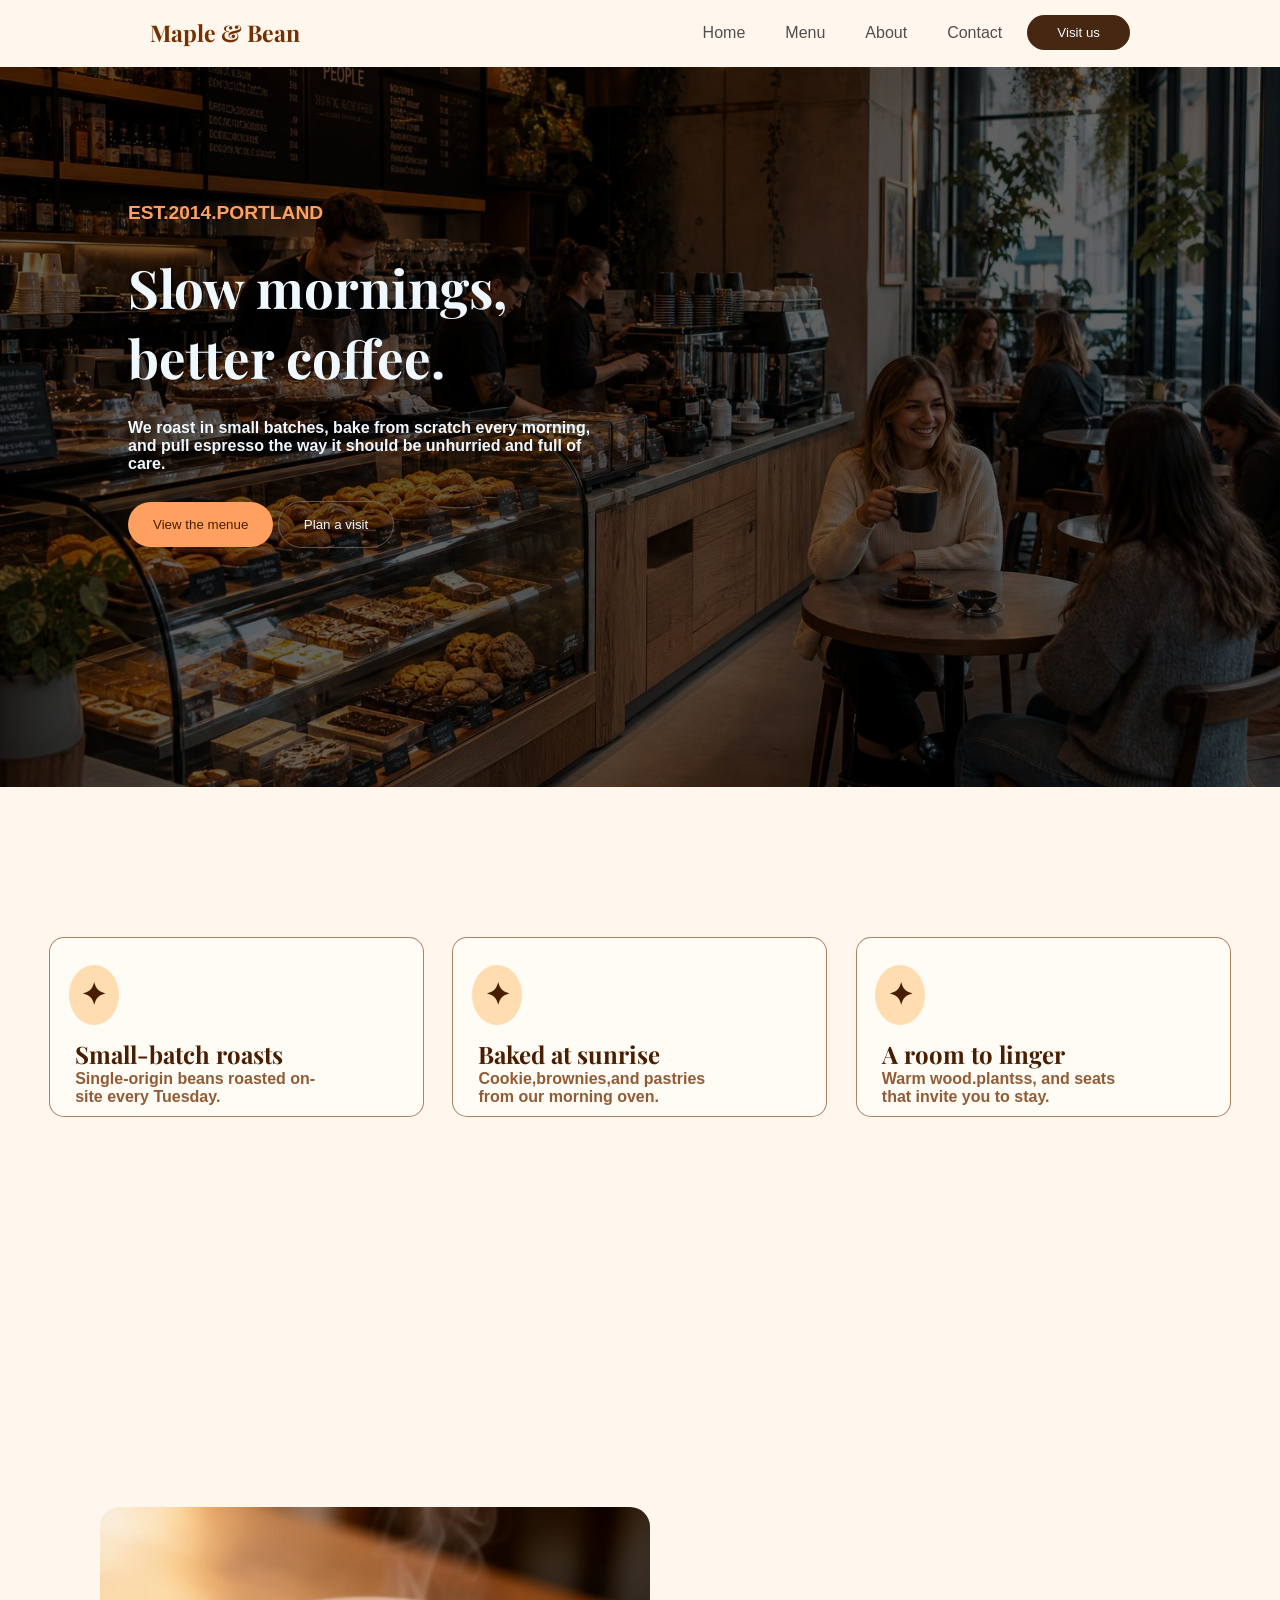
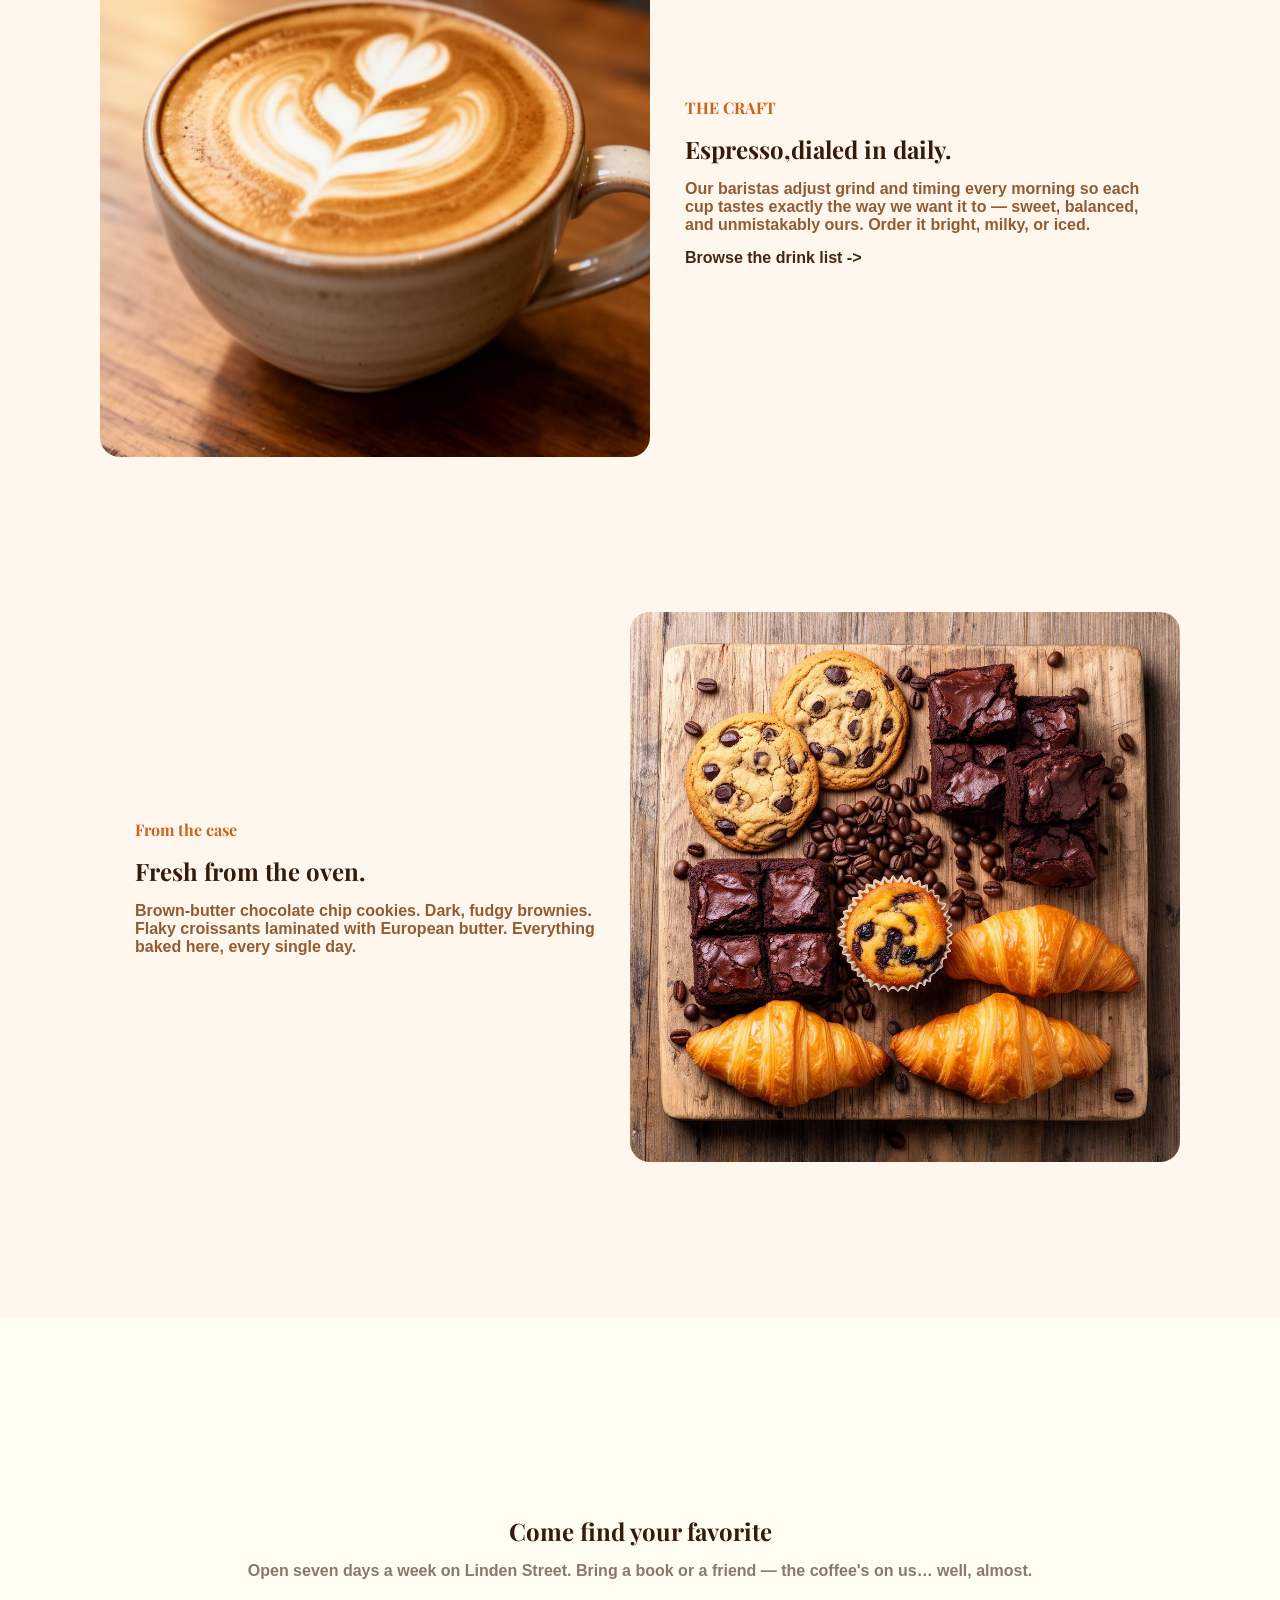
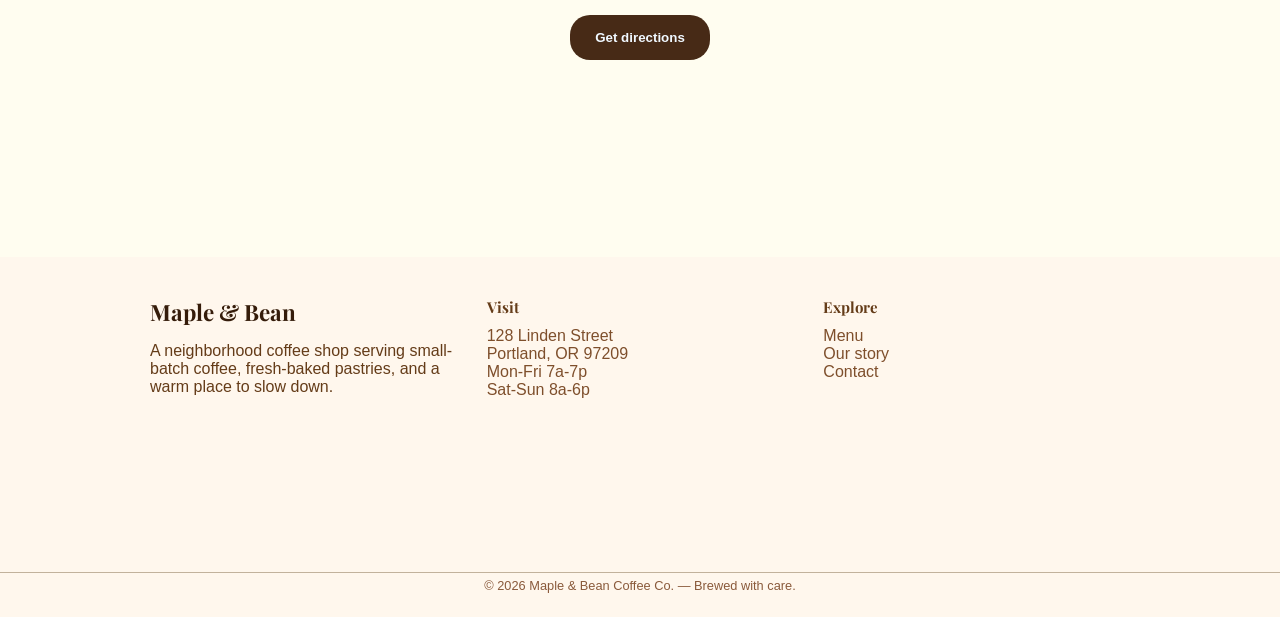
==== index.html @ e5e28980 "fix the style" ====
<!DOCTYPE html>
<html lang="en">

<head>
    <meta charset="UTF-8">
    <meta name="viewport" content="width=device-width, initial-scale=1.0">
    <link rel="stylesheet" href="style.css">
    <link href="https://fonts.googleapis.com/css2?family=Playfair+Display:wght@700&display=swap" rel="stylesheet">
    <title>Maple Cafe</title>
</head>

<body>

    <nav class="navbar">
        <div class="logo">Maple & Bean</div>
        <div class="nav-content">
            <ul class="nav-links">
                <li><a href="#">Home</a></li>
                <li><a href="#">Menu</a></li>
                <li><a href="#">About</a></li>
                <li><a href="#">Contact</a></li>
            </ul>
            <button class="visit-btn">Visit us</button>
        </div>
        <div class="hamburger">
            ☰
        </div>
    </nav>
    <main class="hero">
        <div class="hero-content">
            <span class="hero-subtitle">EST.2014.PORTLAND</span>
            <h1 class="hero-title">Slow mornings,<br>better coffee.</h1>
            <p class="hero-description">We roast in small batches, bake from scratch every morning, and pull espresso the way it should be unhurried and full of care.
            </p>
            <div class="hero-buttons">
                <button class="view-btn">View the menue</button>
                <button class="plan-btn">Plan a visit</button>
            </div>
        </div>
    </main>
    <section class="experience">
        <div class="cards-contanier">
            <div class="card">
                <div class="card-content">
                    <h2>Small-batch roasts</h2>
                    <span>Single-origin beans roasted on-site every Tuesday.</span>
                </div>
            </div>

            <div class="card">
                <div class="card-content">
                    <h2>Baked at sunrise</h2>
                    <span>Cookie,brownies,and pastries from our morning oven.</span>
                </div>
            </div>
            <div class="card">
                <div class="card-content">
                    <h2>A room to linger</h2>
                    <span>Warm wood.plantss, and seats that invite you to stay.</span>
                </div>
            </div>
        </div>
    </section>
    <section class="story-section">
        <div class="story-container">
            <img class="latte-img" width="650px" height="550px" src="latte.jpg" alt="latte-pic">
            <div class="story-content">
                <span class="story-label">THE CRAFT</span>
                <h1 class="story-title">Espresso,dialed in daily.</h1>
                <p class="story-description">Our baristas adjust grind and timing every morning so each cup tastes exactly the way we want it to — sweet, balanced, and unmistakably ours. Order it bright, milky, or iced.</p>
                <span class="story-link"><a href="#">Browse the drink list -></a></span>
            </div>
        </div>
    </section>
    <section class="story-section">
        <div class="story-container">
            <div class="story-content">

                <span class="story-label">From the case</span>
                <h1 class="story-title">Fresh from the oven.
                </h1>
                <p class="story-description">Brown-butter chocolate chip cookies. Dark, fudgy brownies. Flaky croissants laminated with European butter. Everything baked here, every single day.</p>
            </div>
            <img class="latte-img" width="650px" height="550px" src="pastries.jpg" alt="latte-pic">

        </div>
    </section>
    <section class="cta-section">
        <h1 class="cta-title">Come find your favorite</h1>
        <sapn class="cta-text">Open seven days a week on Linden Street. Bring a book or a friend — the coffee's on us… well, almost.</sapn>
        <button class="get-btn">Get directions</button>
    </section>
    <footer class="footer-section">
        <div class="footer-column">
            <span>Maple & Bean</span>
            <p>A neighborhood coffee shop serving small-batch coffee, fresh-baked pastries, and a warm place to slow down.</p>
        </div>
        <div class="footer-column">
            <h3>Visit</h3>
            <ul>
                <li>128 Linden Street</li>
                <li>Portland, OR 97209</li>
                <li>Mon-Fri 7a-7p</li>
                <li>Sat-Sun 8a-6p</li>
            </ul>
        </div>
        <div class="footer-column">
            <h3>Explore</h3>
            <ul>
                <li>Menu</li>
                <li>Our story</li>
                <li>Contact</li>
            </ul>
        </div>

    </footer>
    <section class="bottom-section">
        <p>© 2026 Maple & Bean Coffee Co. — Brewed with care.</p>
    </section>
    <script src="script.js"></script>
</body>

</html>
---- style.css ----
@import url('https://fonts.googleapis.com/css2?family=Cormorant+Garamond:wght@400;500;600;700&display=swap');
    @import url('https://fonts.googleapis.com/css2?family=Playfair+Display:ital,wght@0,400..900;1,400..900&display=swap');
    * {
        box-sizing: border-box;
        margin: 0;
        padding: 0;
        font-family: sans-serif;
    }
    
    body {
        overflow: scroll;
        background-color: rgb(255, 247, 237);
        font-family: "Cormorant Garamond";
        font-weight: 700;
    }
    
    .navbar {
        display: flex;
        justify-content: space-between;
        align-items: center;
        padding: 15px 150px;
        background-color: rgba(255, 247, 237, 0.938);
        position: fixed;
        top: 0;
        z-index: 10;
        width: 100%;
        font-weight: 100;
    }
    
    .nav-content {
        display: flex;
    }
    
    .nav-links {
        list-style: none;
        display: flex;
        align-items: center;
        gap: 2.5rem;
    }
    
    .nav-links a {
        text-decoration: none;
        color: rgba(52, 50, 49, 0.859);
    }
    
    .nav-links a:hover {
        cursor: pointer;
        color: rgb(70, 39, 17);
    }
    
    .visit-btn {
        border: none;
        background-color: rgb(70, 39, 17);
        color: aliceblue;
        padding: 10px 30px;
        margin-left: 25px;
        border-radius: 30px;
        transition: 0.3s;
    }
    
    .visit-btn:hover {
        opacity: 0.86;
        cursor: pointer;
    }
    
    .hamburger {
        display: none;
        font-weight: 1.8rem;
        cursor: pointer;
    }
    
    .logo {
        font-size: 23px;
        color: rgb(115, 48, 1);
        font-family: "Playfair Display", serif;
        font-optical-sizing: auto;
        font-weight: bold;
    }
    /*Her Section bombom*/
    
    .hero {
        position: relative;
        min-height: 80vh;
        background-image: url(coffee-shop-interior.jpg);
        background-repeat: no-repeat;
        background-position: center;
        background-size: cover;
        margin-top: 67px;
    }
    
    .hero-content {
        position: absolute;
        top: 15%;
        left: 10%;
        display: flex;
        flex-direction: column;
        justify-content: space-evenly;
        height: 400px;
        color: aliceblue;
    }
    
    .hero::before {
        content: "";
        position: absolute;
        background: black;
        inset: 0;
        opacity: 0.6;
    }
    
    .hero-subtitle {
        color: rgb(255, 160, 96);
        font-size: 1.2rem;
    }
    
    .hero-title {
        font-size: 3.3rem;
        font-family: "Playfair Display", serif;
        font-optical-sizing: auto;
    }
    
    .hero-description {
        display: inline;
        width: 470px;
    }
    
    .view-btn,
    .plan-btn {
        padding: 15px 25px;
        border-radius: 40px;
        border: none;
        cursor: pointer;
    }
    
    .view-btn {
        background-color: rgb(255, 160, 96);
        color: rgb(73, 30, 0);
    }
    
    .plan-btn {
        border: 1px solid rgba(128, 128, 128, 0.627);
        background-color: transparent;
        color: aliceblue;
    }
    
    .view-btn:hover,
    .plan-btn:hover {
        opacity: 0.85;
    }
    /*experience section lol*/
    
    .experience {
        height: 80vh;
        display: flex;
        flex-direction: column;
        padding: 150px 35px;
        background-color: rgb(255, 247, 237);
    }
    
    .cards-contanier {
        display: flex;
        justify-content: space-around;
    }
    
    .card {
        border: 1px solid rgba(115, 49, 1, 0.599);
        padding: 25px;
        position: relative;
        height: 180px;
        width: 375px;
        border-radius: 15px;
        padding-top: 100px;
        background-color: rgba(255, 255, 255, 0.458);
    }
    
    .card::after {
        content: "✦";
        position: absolute;
        display: flex;
        justify-content: center;
        align-items: center;
        font-size: 30px;
        color: rgb(73, 30, 0);
        width: 50px;
        height: 60px;
        background-color: rgb(255, 221, 176);
        top: 15%;
        left: 5%;
        right: 0;
        bottom: 0;
        border-radius: 50%;
    }
    
    .card-content {
        height: 100%;
        width: 80%;
    }
    
    .card-content h2 {
        color: rgb(73, 30, 0);
        font-family: "Playfair Display", serif;
        font-optical-sizing: auto;
    }
    
    .card span,
    .story-description {
        color: rgba(115, 49, 1, 0.788);
    }
    
    .story-section {
        padding: 0px 100px;
        margin-bottom: 155px;
    }
    
    .story-container {
        display: flex;
        flex-direction: row;
        align-items: center;
    }
    
    .story-content {
        display: flex;
        flex-direction: column;
        justify-content: center;
        gap: 15px;
        height: 400px;
        padding: 35px;
    }
    
    .latte-img {
        border-radius: 20px;
    }
    
    .story-label {
        color: rgb(200, 100, 29);
        font-family: "Playfair Display", serif;
        font-optical-sizing: auto;
    }
    
    .story-link a {
        display: inline-block;
        color: rgb(70, 39, 17);
        cursor: pointer;
        text-decoration: none;
        transition: transform 0.2s;
    }
    
    .story-title {
        color: rgb(53, 28, 10);
        font-family: "Playfair Display", serif;
        font-optical-sizing: auto;
    }
    
    .story-link a:hover {
        transform: translateY(-5px);
    }
    /*CTA-section*/
    
    .cta-section {
        height: 60vh;
        background-color: rgb(255, 253, 240);
        display: flex;
        flex-direction: column;
        justify-content: center;
        align-items: center;
        gap: 15px;
    }
    
    .cta-title {
        color: rgb(53, 28, 10);
        font-family: "Playfair Display", serif;
        font-optical-sizing: auto;
    }
    
    .cta-text {
        color: rgba(53, 28, 10, 0.585);
    }
    
    .get-btn {
        border: none;
        background-color: rgb(71, 42, 22);
        padding: 15px 25px;
        border-radius: 20px;
        color: aliceblue;
        margin-top: 20px;
        font-weight: bold;
    }
    /*footer-section*/
    
    .footer-section {
        height: 35vh;
        display: grid;
        grid-template-columns: repeat(3, 1fr);
        padding: 40px 150px;
        gap: 30px;
        font-weight: 100;
    }
    
    .footer-column h3 {
        font-size: 15px;
        font-family: "Playfair Display", serif;
        font-optical-sizing: auto;
    }
    
    .footer-column span {
        font-size: 1.4rem;
        color: rgb(53, 28, 10);
        font-family: "Playfair Display", serif;
        font-optical-sizing: auto;
        font-weight: bold;
    }
    
    .footer-column p,
    .footer-column h3 {
        color: rgba(83, 39, 0, 0.9);
    }
    
    .footer-column p {
        margin-top: 15px;
    }
    
    .footer-column h3 {
        margin-bottom: 10px;
    }
    
    .footer-column ul li {
        color: rgba(98, 41, 0, 0.821);
        list-style: none;
    }
    
    .bottom-section {
        color: rgba(99, 38, 0, 0.751);
        height: 5vh;
        border-top: 1px solid rgba(77, 44, 1, 0.341);
        font-weight: 100;
        text-align: center;
        padding: 5px;
        font-size: 0.8rem;
    }
    
    @media (max-width: 768px) {
        .navbar {
            padding: 15px 30px;
        }
        .nav-content {
            display: none;
            position: absolute;
            top: 100%;
            right: 0px;
            background-color: rgba(255, 251, 238, 0.668);
            padding: 20px;
        }
        .logo {
            font-size: 15px;
        }
        .hamburger {
            display: inline;
            color: rgb(115, 48, 1);
        }
        .visit-btn {
            margin: 15px 0 0;
        }
        .nav-content.active {
            display: flex;
            flex-direction: column;
            z-index: 1;
        }
        .nav-links {
            flex-direction: column;
            gap: 1rem;
        }
        .hamburger.active {
            display: none;
        }
        .hero-content,
        .hero-description {
            width: 300px;
        }
        .experience {
            padding: 50px 25px;
        }
        .cards-contanier {
            flex-direction: column;
            gap: 15px;
        }
        .card {
            padding: 25px;
            height: 100px;
            width: 300px;
            padding-top: 20px;
            padding-left: 80px;
        }
        .card-content {
            font-size: 0.7rem;
        }
        .card::after {
            font-size: 15px;
            color: rgb(73, 30, 0);
            width: 40px;
            height: 40px;
            background-color: rgb(255, 221, 176);
            top: 25%;
            left: 5%;
        }
        .story-section {
            padding: 0px 10px;
            margin-bottom: 20px;
        }
        .story-container {
            flex-direction: column;
        }
        .story-content {
            flex-direction: column;
            padding: 5px;
        }
        .latte-img {
            width: 350px;
            height: 300px;
        }
        .cta-text {
            text-align: center;
            color: rgba(53, 28, 10, 0.826);
            font-weight: 100;
            width: 350px;
        }
        .footer-section {
            grid-template-columns: 1fr;
            padding: 10px;
            gap: 10px;
            font-size: 0.8rem;
        }
        .bottom-section {
            height: 8vh;
            margin-top: 35px;
        }
    }
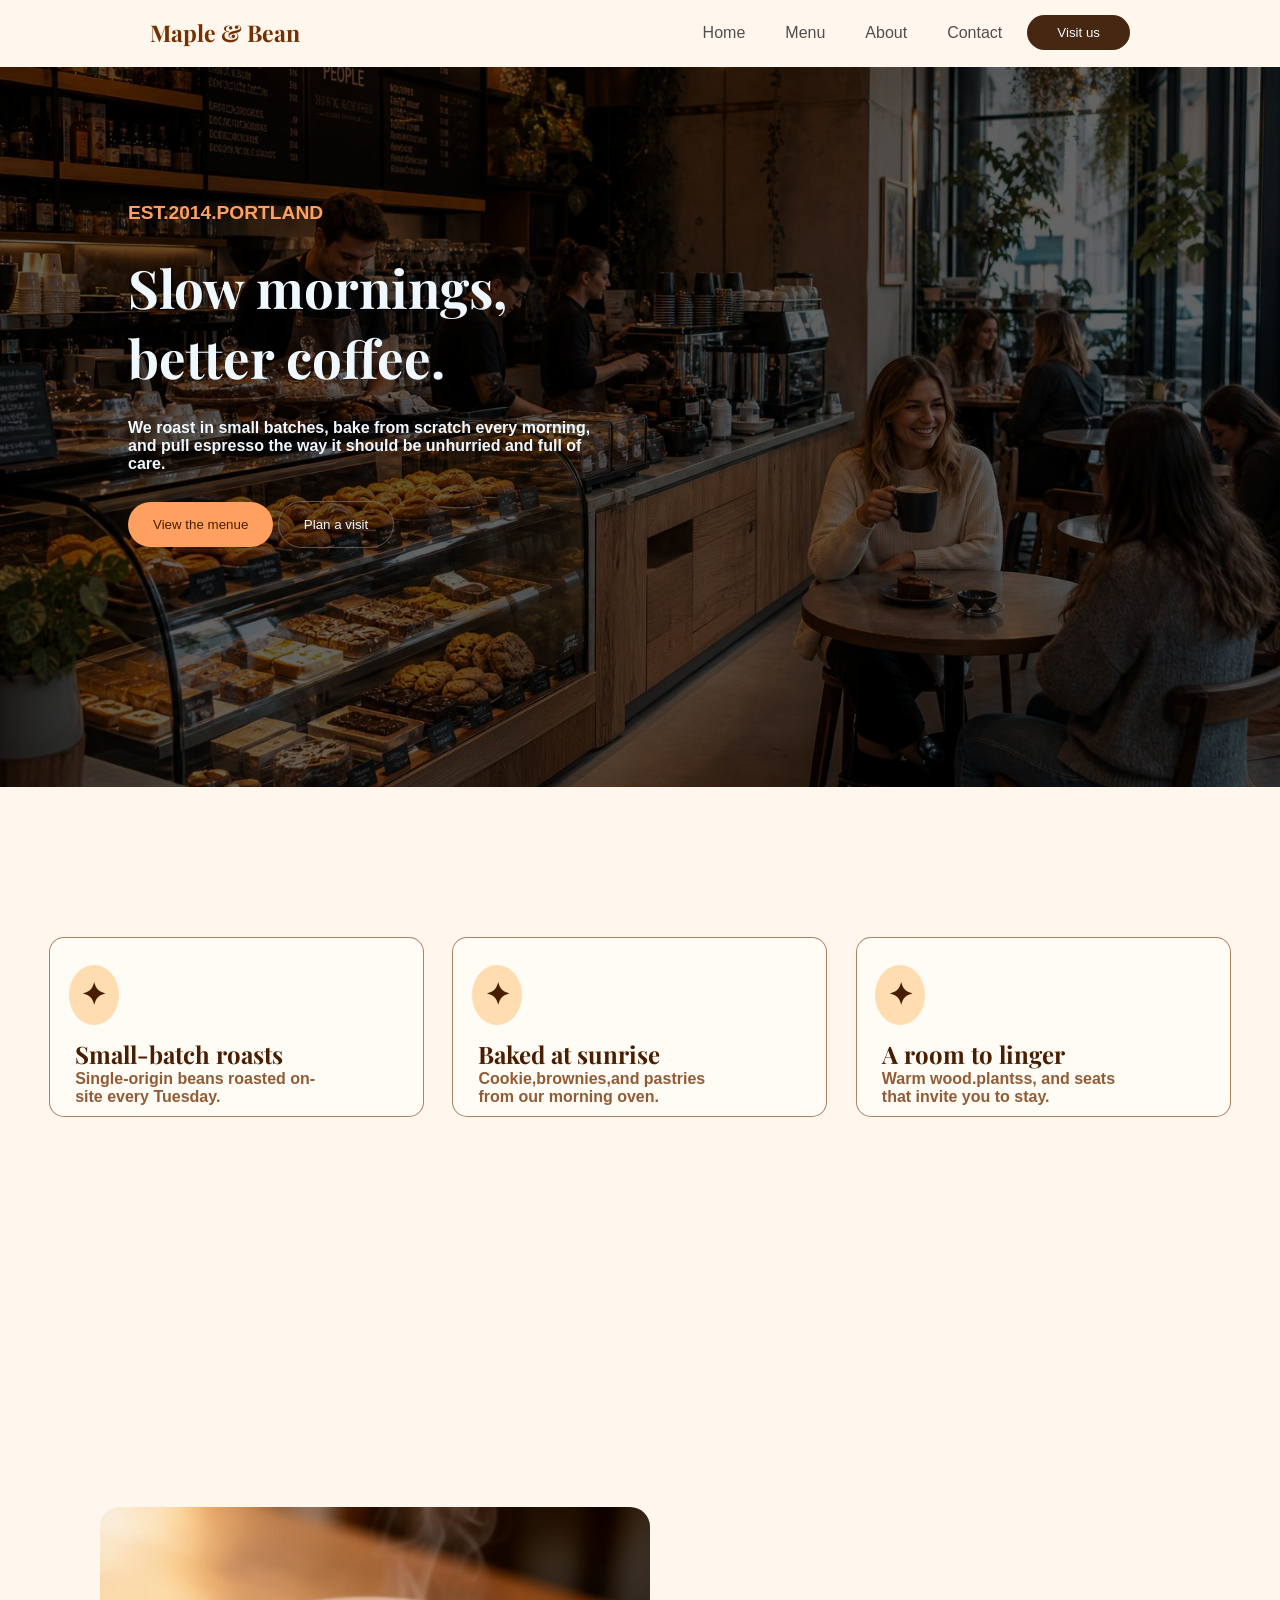
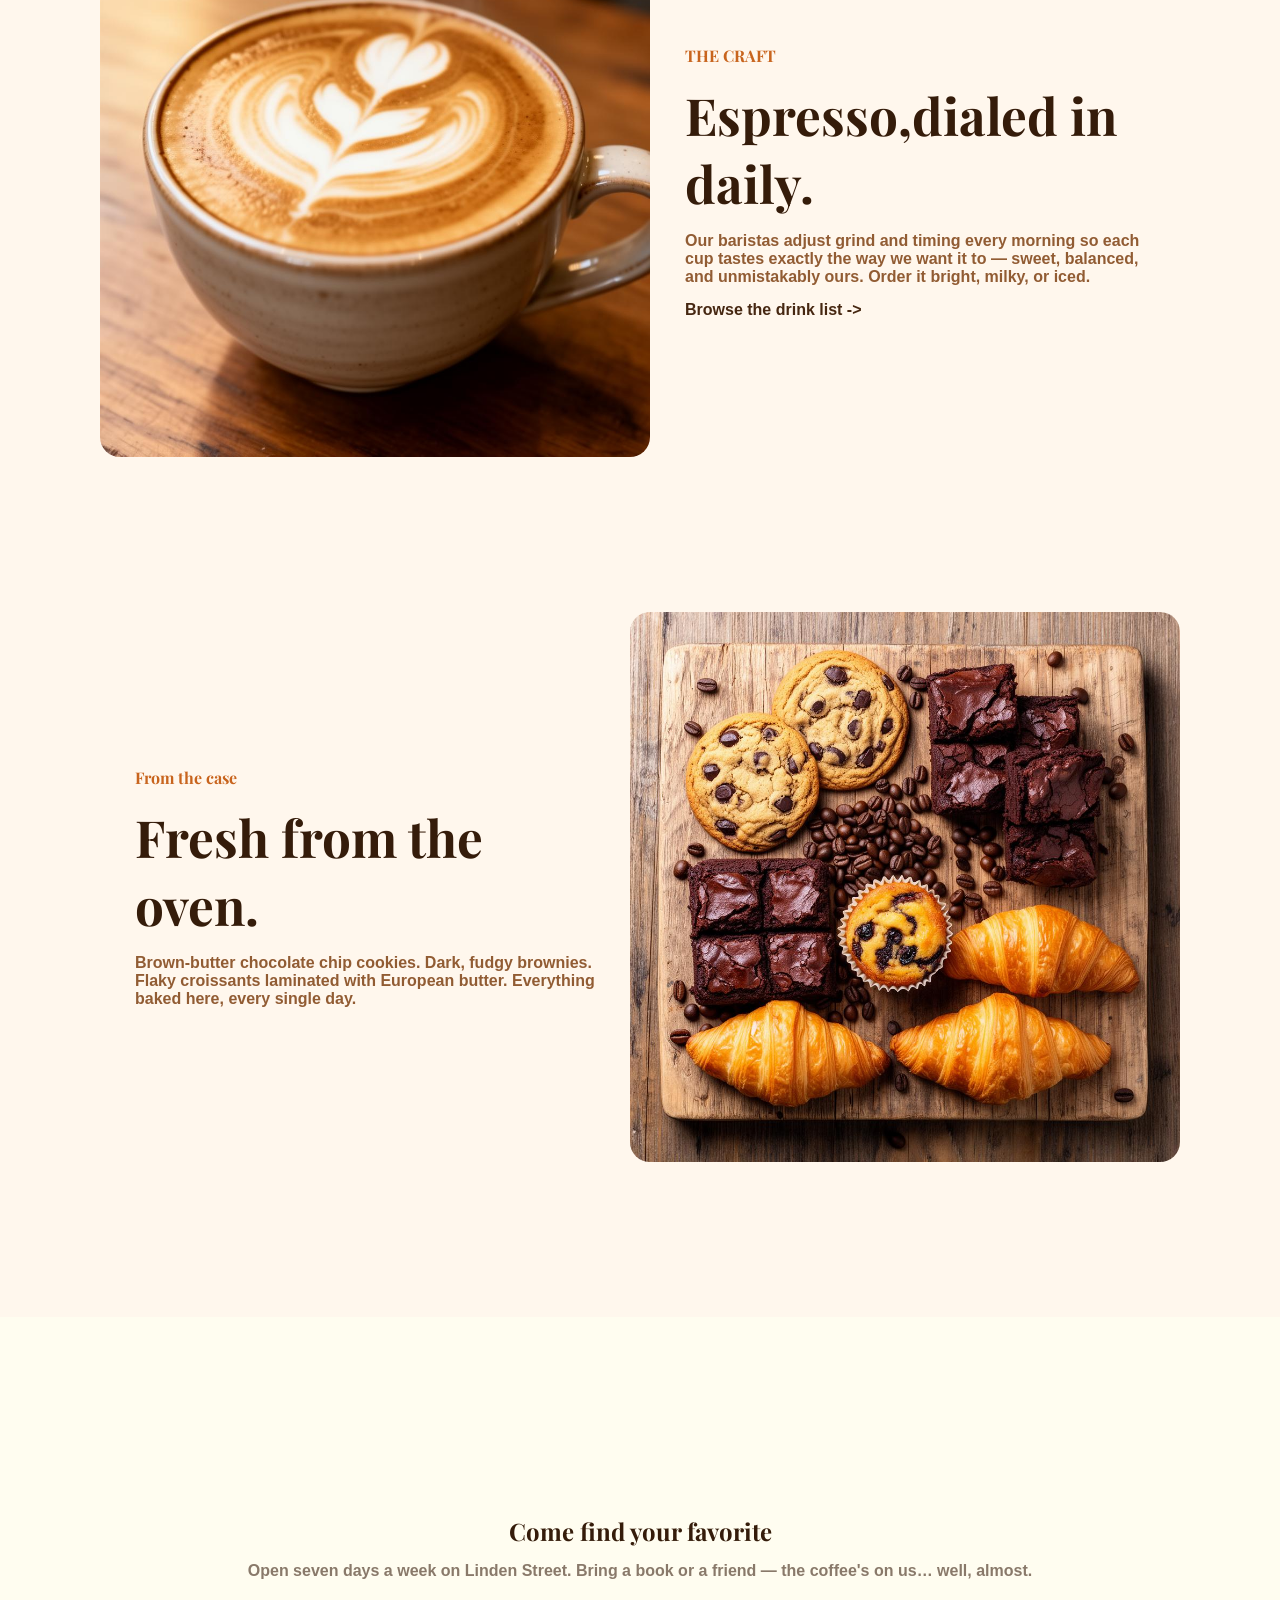
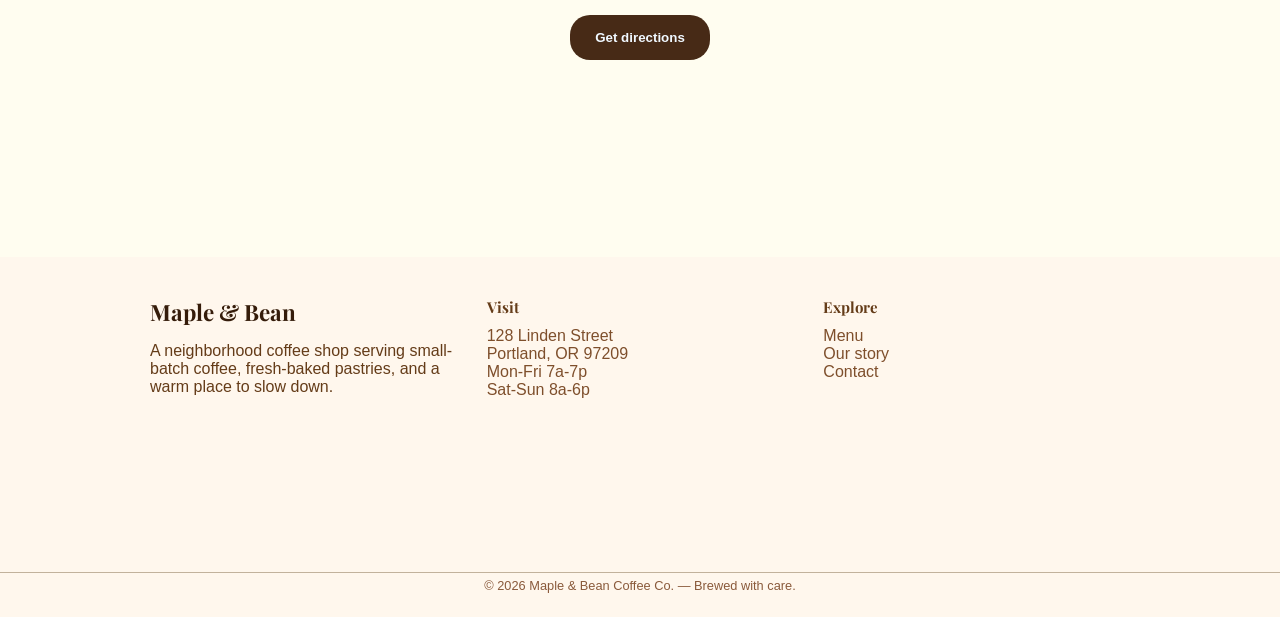
==== commit ca27dd27: "add menu page" ====
--- a/index.html
+++ b/index.html
@@ -15,8 +15,8 @@
         <div class="logo">Maple & Bean</div>
         <div class="nav-content">
             <ul class="nav-links">
-                <li><a href="#">Home</a></li>
-                <li><a href="#">Menu</a></li>
+                <li><a href="index.html">Home</a></li>
+                <li><a href="menu.html">Menu</a></li>
                 <li><a href="#">About</a></li>
                 <li><a href="#">Contact</a></li>
             </ul>
--- a/style.css
+++ b/style.css
@@ -248,6 +248,7 @@
         color: rgb(53, 28, 10);
         font-family: "Playfair Display", serif;
         font-optical-sizing: auto;
+        font-size: 3.2rem;
     }
     
     .story-link a:hover {
@@ -337,6 +338,104 @@
         font-size: 0.8rem;
     }
     
+    .hero-menu-section {
+        height: 80vh;
+        background-color: rgb(73, 1, 1);
+        display: flex;
+        flex-direction: column;
+        justify-content: center;
+        align-items: center;
+        color: rgba(240, 248, 255, 0.76);
+    }
+    
+    .hero-menu-content {
+        text-align: center;
+        display: flex;
+        flex-direction: column;
+        gap: 25px;
+        font-weight: 100;
+        font-family: "Playfair Display", serif;
+        font-optical-sizing: auto;
+        align-items: center;
+    }
+    
+    .hero-menu-content span {
+        color: rgba(253, 214, 162, 0.653);
+    }
+    
+    .menu-hero-title {
+        font-family: "Playfair Display", serif;
+        font-optical-sizing: auto;
+        font-weight: bold;
+        font-size: 4.2rem;
+        font-style: italic;
+    }
+    
+    .menu-hero-text {
+        font-size: 1.2rem;
+        font-style: italic;
+        font-family: "Playfair Display", serif;
+        font-optical-sizing: auto;
+        width: 450px;
+    }
+    
+    .menu-section {
+        display: flex;
+        justify-content: center;
+        align-items: center;
+        padding: 55px;
+        gap: 80px;
+    }
+    
+    .menu-section-label {
+        font-weight: 100;
+        color: rgb(252, 161, 101);
+        font-size: 0.7rem;
+    }
+    
+    .underline {
+        border-bottom: 1.8px solid rgb(255, 162, 100);
+        font-family: "Playfair Display", serif;
+        font-optical-sizing: auto;
+    }
+    
+    .menu-section-title {
+        display: inline;
+        font-size: 2.8rem;
+        font-family: "Playfair Display", serif;
+        font-optical-sizing: auto;
+        font-weight: 100;
+    }
+    
+    .menu-section-items {
+        width: 700px;
+        height: 300px;
+    }
+    
+    .menu-item-name,
+    .manu-item-price {
+        display: inline;
+        font-family: "Playfair Display", serif;
+        font-optical-sizing: auto;
+        font-weight: 100;
+        margin-bottom: 10px;
+        margin-top: 12px;
+        font-size: 0.9rem;
+    }
+    
+    .menu-item-top {
+        border-bottom: 1px solid rgba(136, 55, 1, 0.427);
+        display: flex;
+        justify-content: space-between;
+        margin-bottom: 10px;
+    }
+    
+    .menu-item-desc {
+        font-weight: 100;
+        font-size: 0.6rem;
+        color: rgba(72, 30, 0, 0.559);
+    }
+    
     @media (max-width: 768px) {
         .navbar {
             padding: 15px 30px;
@@ -377,6 +476,7 @@
         }
         .experience {
             padding: 50px 25px;
+            height: 50vh;
         }
         .cards-contanier {
             flex-direction: column;
@@ -385,7 +485,7 @@
         .card {
             padding: 25px;
             height: 100px;
-            width: 300px;
+            width: 350px;
             padding-top: 20px;
             padding-left: 80px;
         }
@@ -401,6 +501,9 @@
             top: 25%;
             left: 5%;
         }
+        .story-title {
+            font-size: 1.2rem;
+        }
         .story-section {
             padding: 0px 10px;
             margin-bottom: 20px;
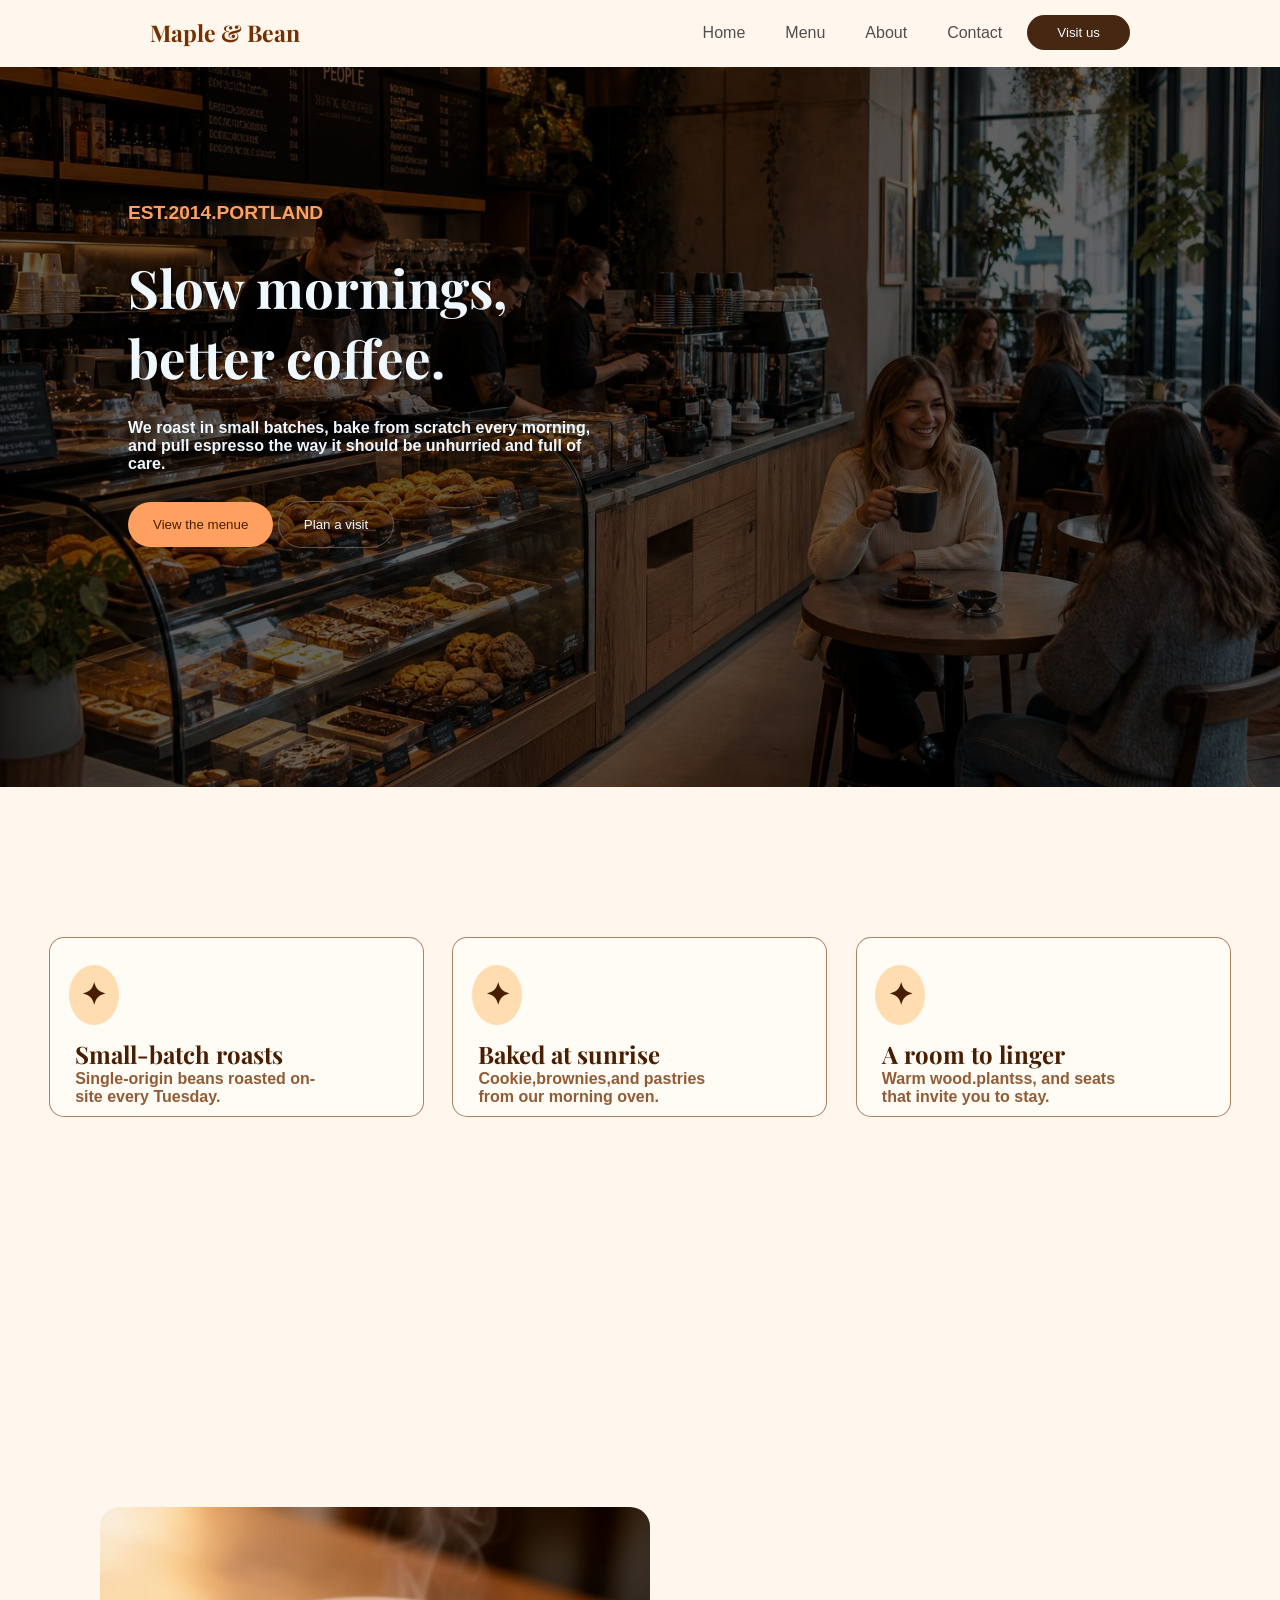
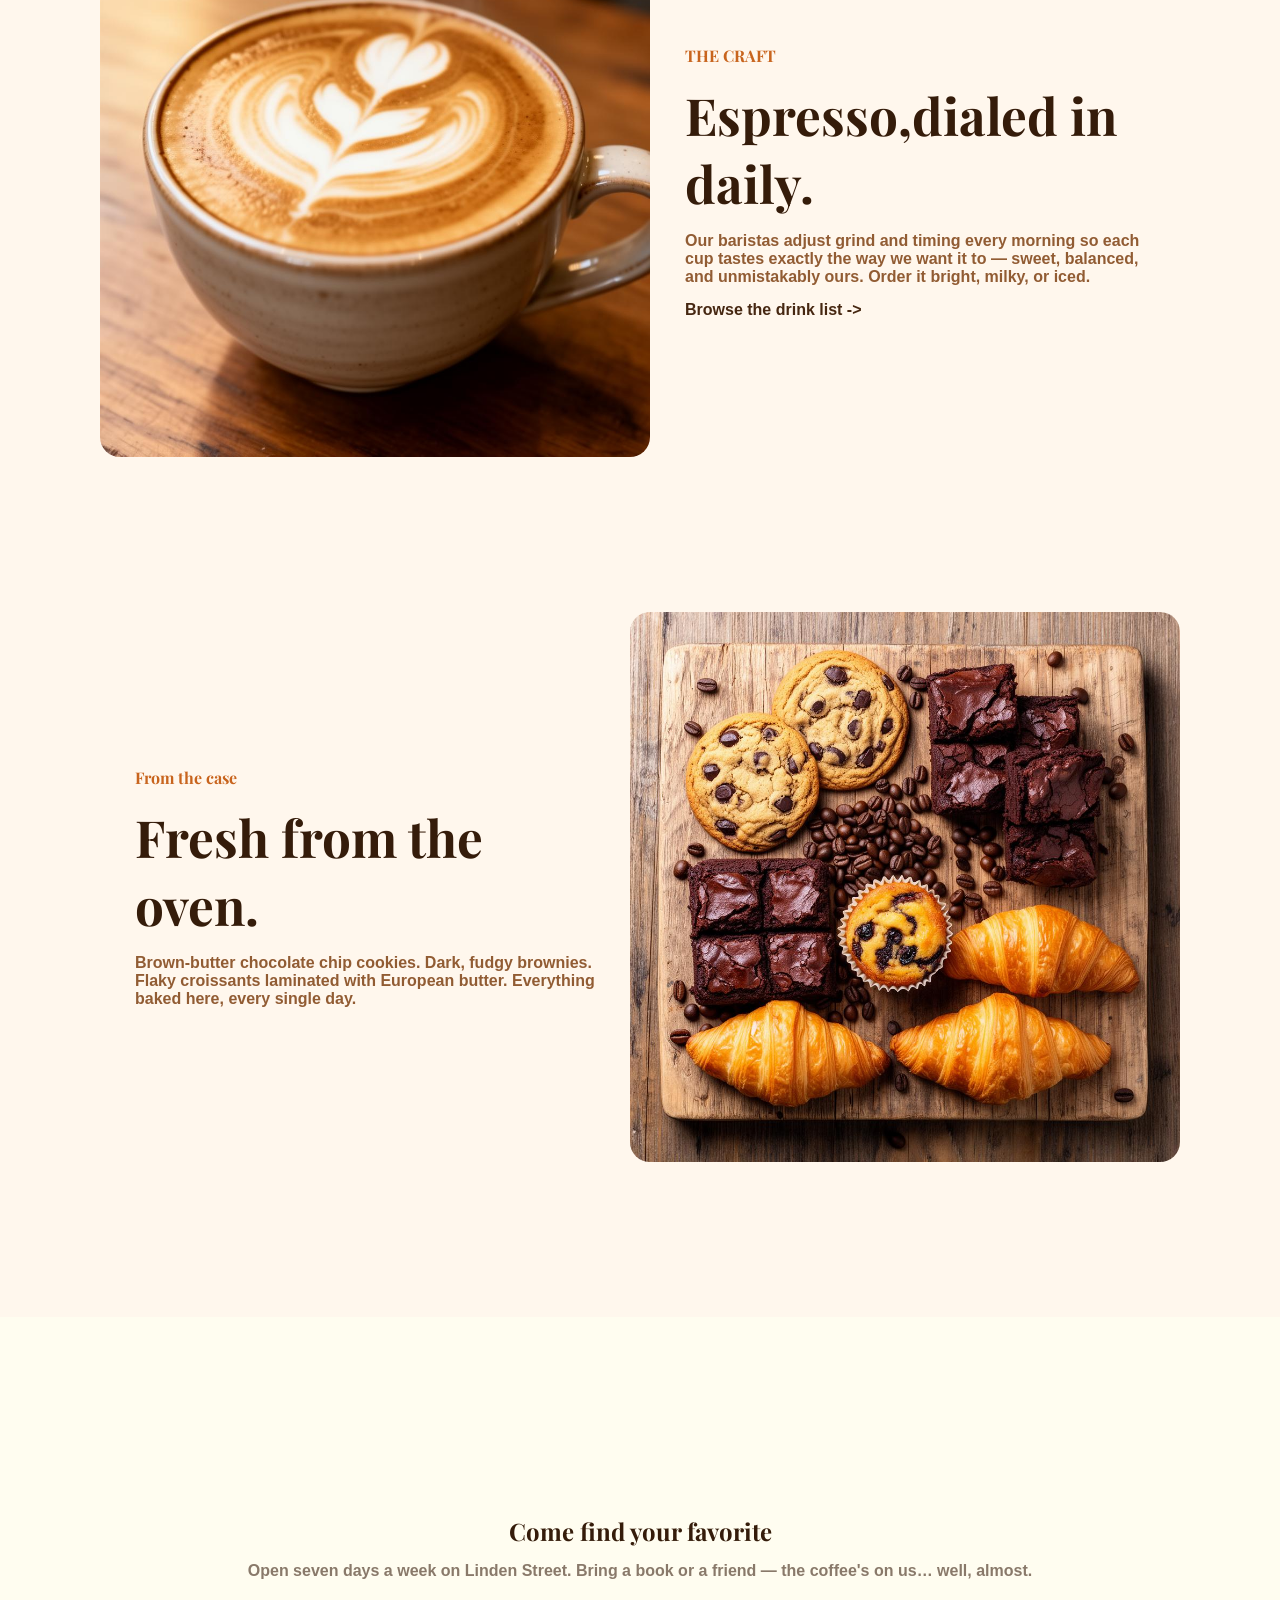
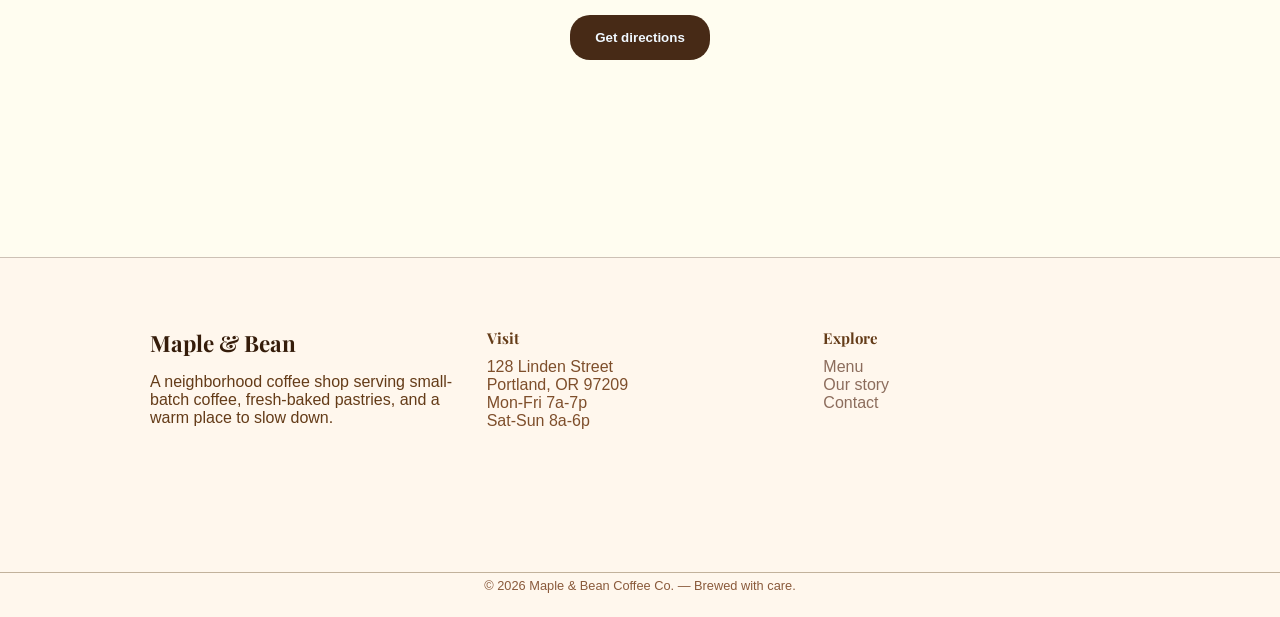
==== commit 81bb5c20: "fix links in footer" ====
--- a/index.html
+++ b/index.html
@@ -107,9 +107,13 @@
         <div class="footer-column">
             <h3>Explore</h3>
             <ul>
-                <li>Menu</li>
-                <li>Our story</li>
-                <li>Contact</li>
+                <li>
+                    <a href="menu.html" style="text-decoration: none;color: rgba(67, 21, 0, 0.611);">Menu</a></li>
+                <li>
+                    <a href="about.html" style="text-decoration: none;color: rgba(67, 21, 0, 0.611);">Our story</a></li>
+                <li>
+                    <a href="contact.html" style="text-decoration: none; color: rgba(67, 21, 0, 0.611);">Contact</a></li>
+
             </ul>
         </div>
 
--- a/style.css
+++ b/style.css
@@ -291,9 +291,10 @@
         height: 35vh;
         display: grid;
         grid-template-columns: repeat(3, 1fr);
-        padding: 40px 150px;
+        padding: 70px 150px;
         gap: 30px;
         font-weight: 100;
+        border-top: 1px solid rgba(53, 28, 10, 0.247);
     }
     
     .footer-column h3 {
@@ -410,6 +411,7 @@
     .menu-section-items {
         width: 700px;
         height: 300px;
+        margin-top: 25px;
     }
     
     .menu-item-name,
@@ -434,6 +436,79 @@
         font-weight: 100;
         font-size: 0.6rem;
         color: rgba(72, 30, 0, 0.559);
+    }
+    
+    .drinks-section {
+        height: 55vh;
+        padding: 370px 10px;
+        display: flex;
+        justify-content: center;
+        align-items: center;
+    }
+    
+    .drinks-category-container {
+        border: 1px solid rgb(230, 213, 201);
+        background-color: rgb(255, 250, 247);
+        padding: 25px;
+        width: 50%;
+        height: 400px;
+        text-align: center;
+        display: flex;
+        flex-direction: column;
+        justify-content: center;
+        align-items: center;
+        gap: 10px;
+        border-radius: 15px;
+    }
+    
+    .drinks-category-container span {
+        color: rgb(252, 161, 101);
+        font-size: 0.7rem;
+    }
+    
+    .drinks-category-container h1 {
+        font-size: 2.7rem;
+        font-family: "Playfair Display", serif;
+        font-optical-sizing: auto;
+        font-style: italic;
+    }
+    
+    .drinks-grid {
+        display: grid;
+        grid-template-columns: repeat(2, 1fr);
+        gap: 30px 60px;
+    }
+    
+    .drinks-category-container span {
+        font-weight: 100;
+    }
+    
+    .menu-category-content h3 {
+        display: inline;
+        font-weight: 100;
+    }
+    
+    .drinks-category {
+        display: flex;
+        flex-direction: column;
+        gap: 8px;
+        font-size: 0.8rem;
+        width: 300px;
+        text-align: left;
+    }
+    
+    .drinks-category p {
+        font-weight: 100;
+        color: rgba(53, 28, 10, 0.674);
+    }
+    
+    .menu-category-content {
+        display: flex;
+        justify-content: space-between;
+        align-items: center;
+        border-bottom: 1px solid rgb(200, 100, 29);
+        color: rgb(53, 28, 10);
+        padding: 3px;
     }
     
     @media (max-width: 768px) {
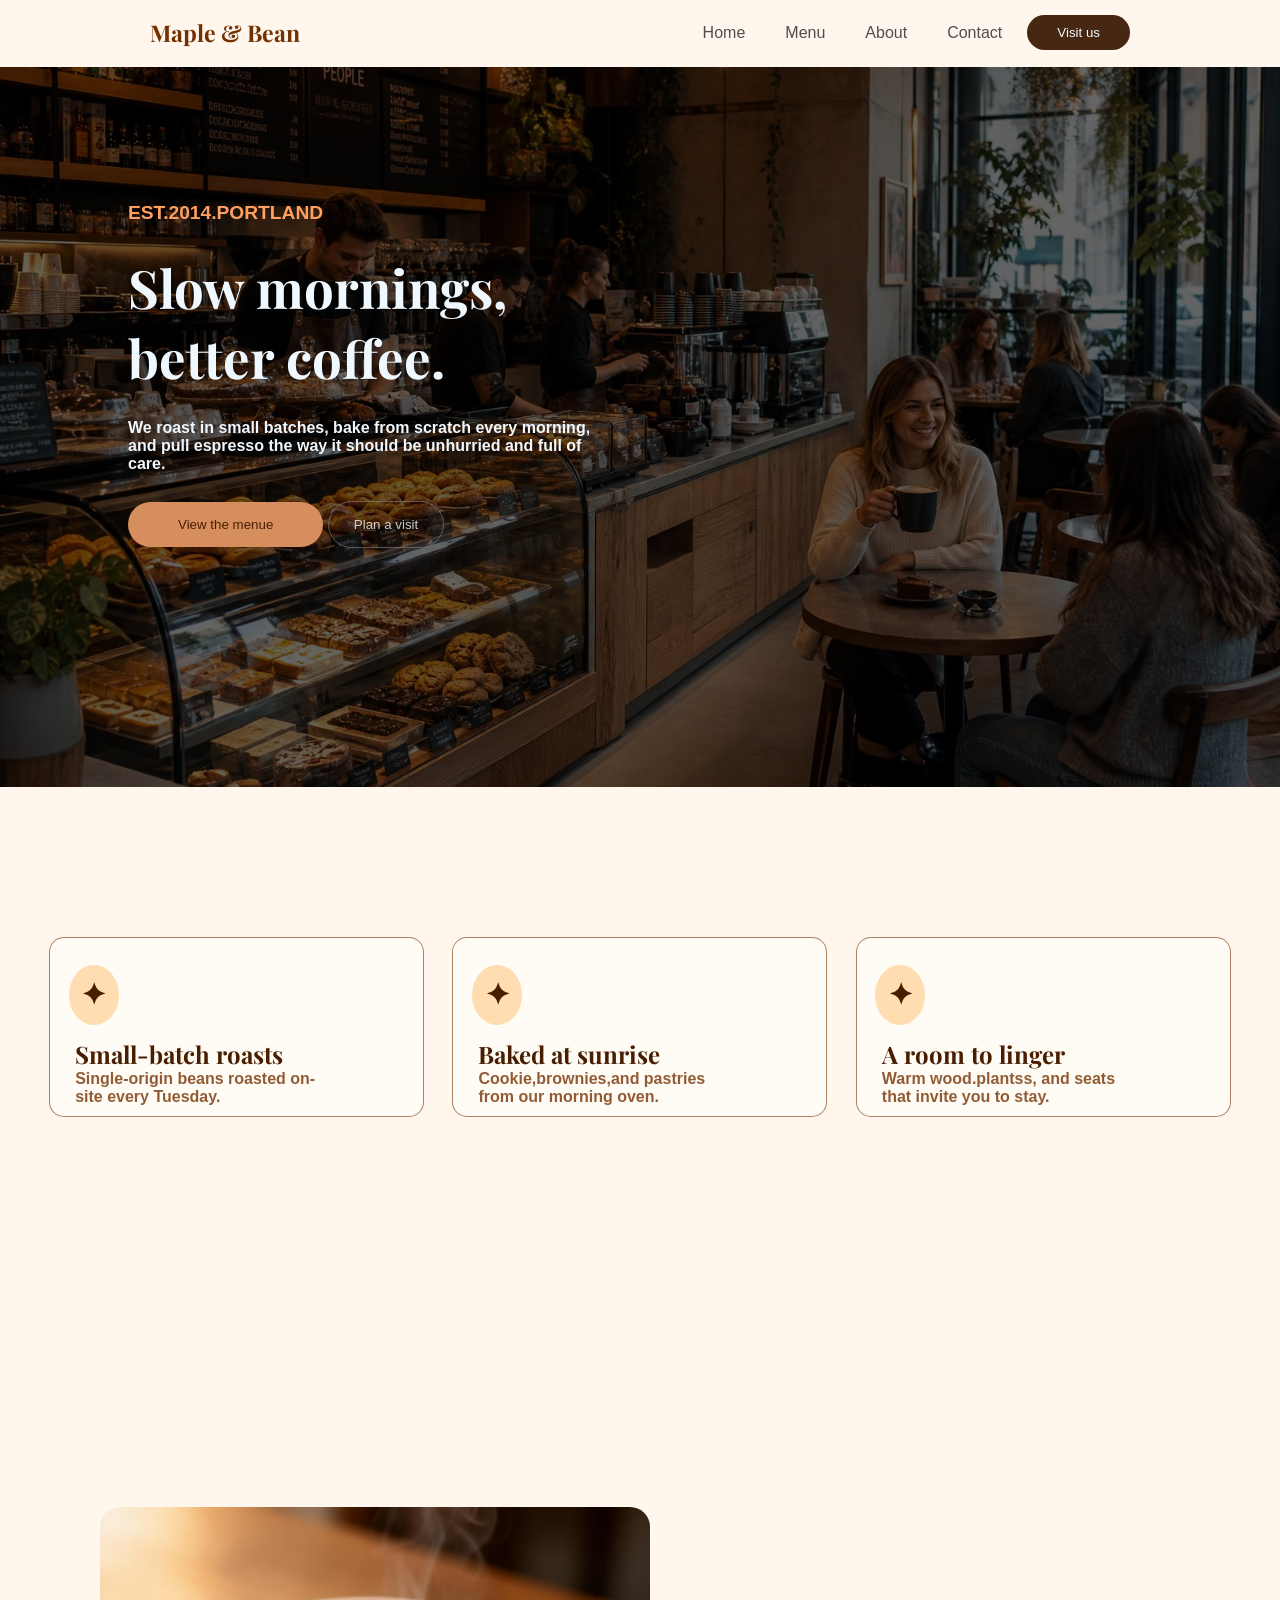
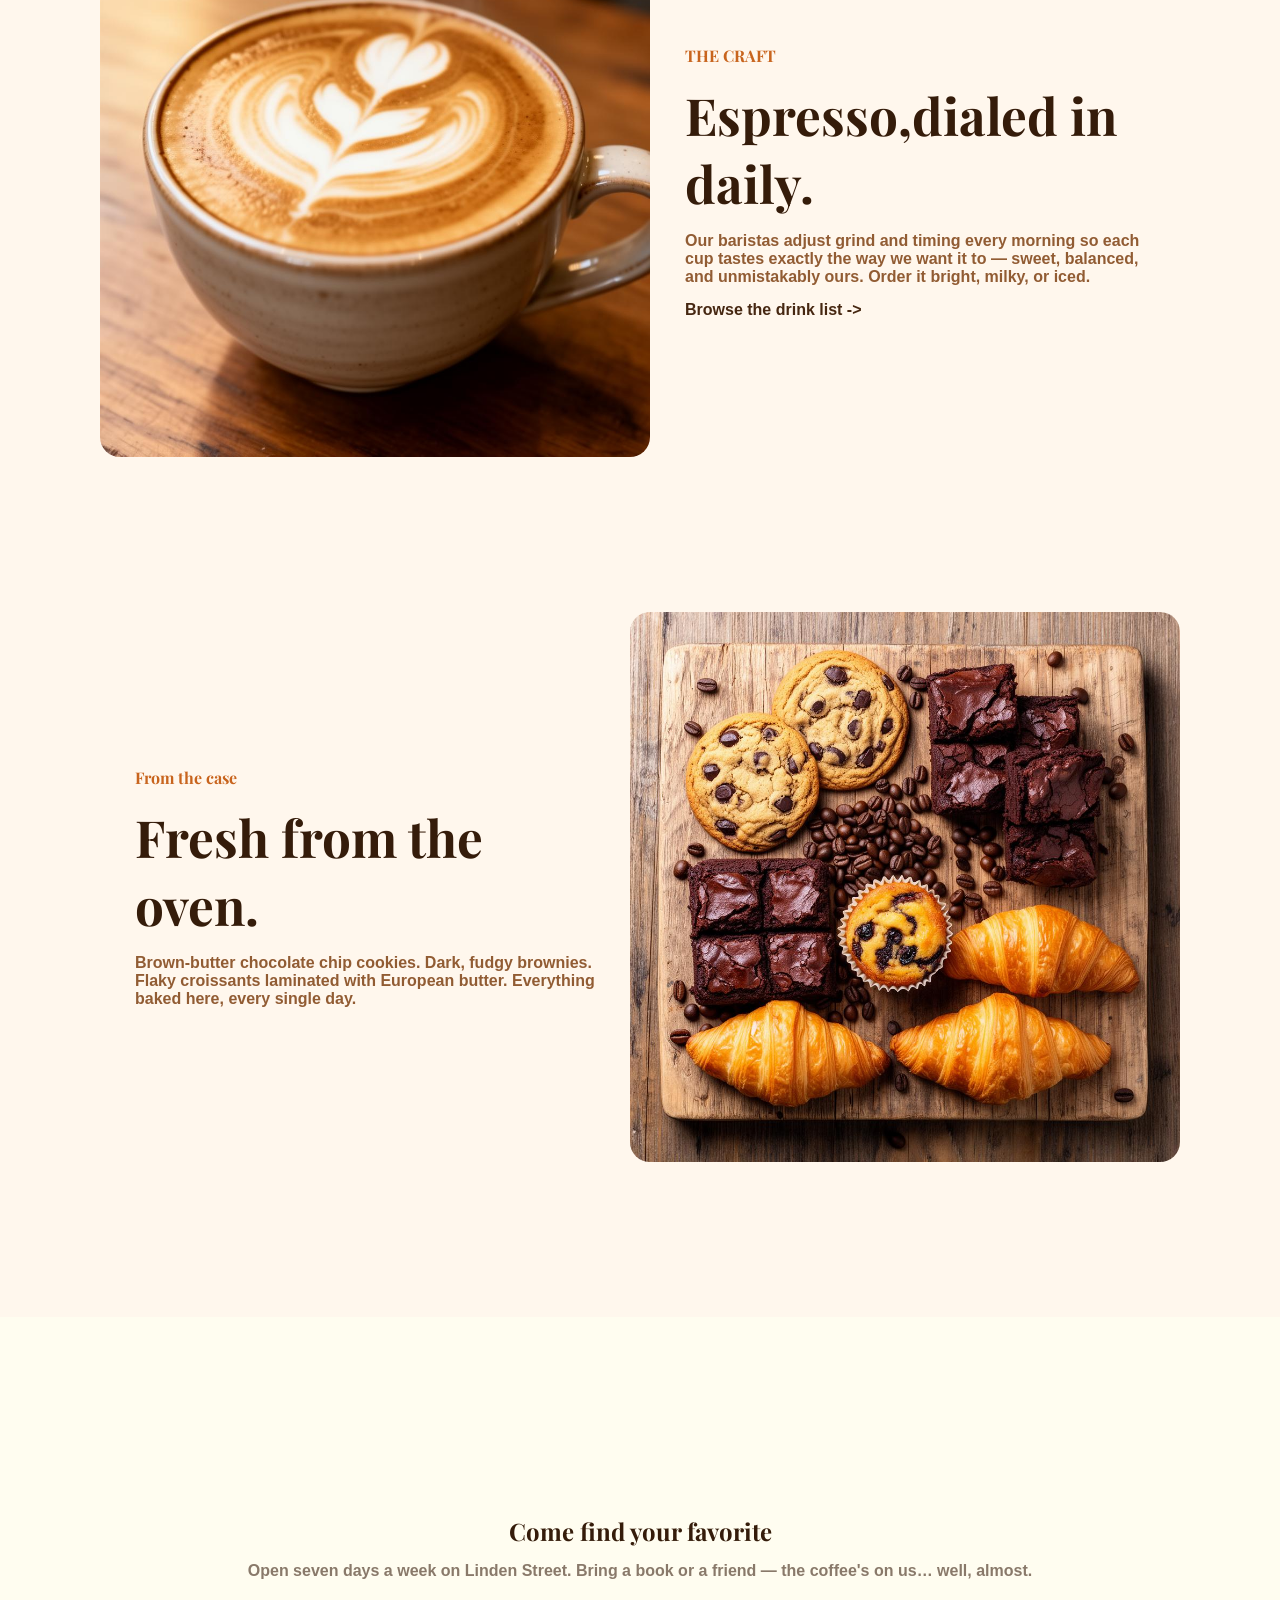
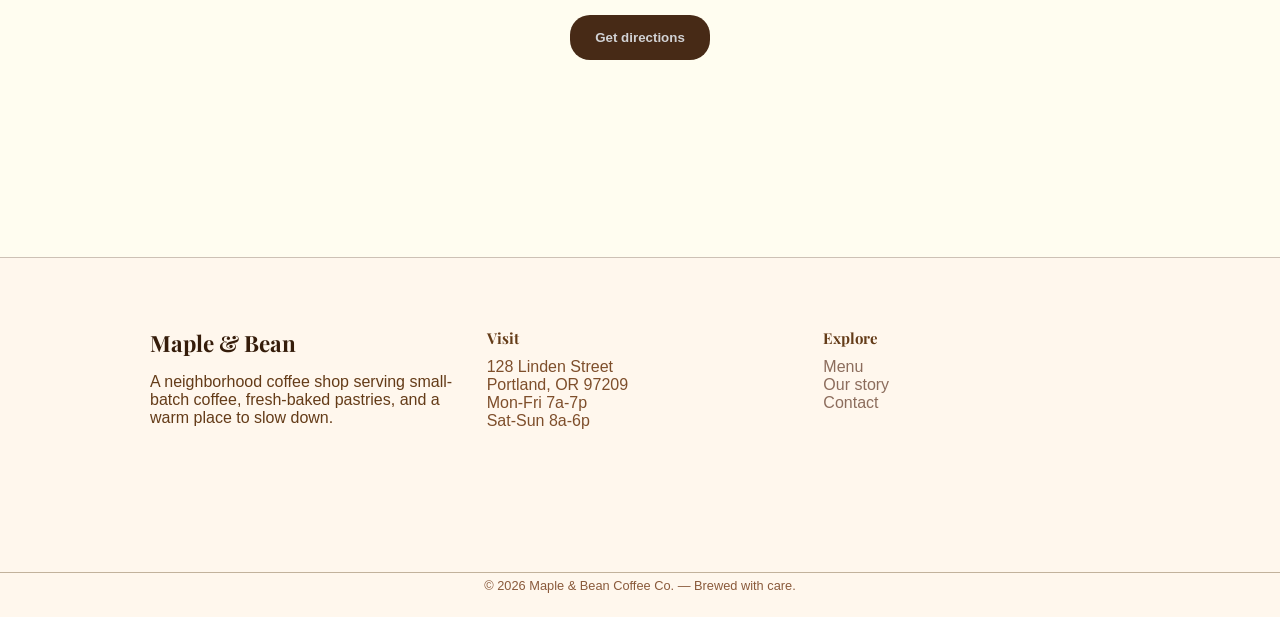
==== commit a4622646: "fix links issue" ====
--- a/index.html
+++ b/index.html
@@ -17,10 +17,10 @@
             <ul class="nav-links">
                 <li><a href="index.html">Home</a></li>
                 <li><a href="menu.html">Menu</a></li>
-                <li><a href="#">About</a></li>
-                <li><a href="#">Contact</a></li>
+                <li><a href="about.html">About</a></li>
+                <li><a href="contact.html">Contact</a></li>
             </ul>
-            <button class="visit-btn">Visit us</button>
+            <button class="visit-btn"><a href="contact.html" style="text-decoration: none; color: aliceblue;">Visit us</a></button>
         </div>
         <div class="hamburger">
             ☰
@@ -33,8 +33,8 @@
             <p class="hero-description">We roast in small batches, bake from scratch every morning, and pull espresso the way it should be unhurried and full of care.
             </p>
             <div class="hero-buttons">
-                <button class="view-btn">View the menue</button>
-                <button class="plan-btn">Plan a visit</button>
+                <button class="view-btn"><a class="view-btn" href="menu.html" style="text-decoration: none; color: rgb(73, 30, 0);">View the menue</a></button>
+                <button class="plan-btn"><a href="contact.html" style="text-decoration: none; color: rgba(240, 248, 255, 0.815);">Plan a visit</a></button>
             </div>
         </div>
     </main>
@@ -68,7 +68,7 @@
                 <span class="story-label">THE CRAFT</span>
                 <h1 class="story-title">Espresso,dialed in daily.</h1>
                 <p class="story-description">Our baristas adjust grind and timing every morning so each cup tastes exactly the way we want it to — sweet, balanced, and unmistakably ours. Order it bright, milky, or iced.</p>
-                <span class="story-link"><a href="#">Browse the drink list -></a></span>
+                <span class="story-link"><a href="menu.html">Browse the drink list -></a></span>
             </div>
         </div>
     </section>
@@ -88,7 +88,7 @@
     <section class="cta-section">
         <h1 class="cta-title">Come find your favorite</h1>
         <sapn class="cta-text">Open seven days a week on Linden Street. Bring a book or a friend — the coffee's on us… well, almost.</sapn>
-        <button class="get-btn">Get directions</button>
+        <button class="get-btn"> <a href="contact.html" style="text-decoration: none; color: rgba(240, 248, 255, 0.815);">Get directions</a></button>
     </section>
     <footer class="footer-section">
         <div class="footer-column">
--- a/style.css
+++ b/style.css
@@ -132,7 +132,7 @@
     }
     
     .view-btn {
-        background-color: rgb(255, 160, 96);
+        background-color: rgb(215, 142, 94);
         color: rgb(73, 30, 0);
     }
     
@@ -511,6 +511,159 @@
         padding: 3px;
     }
     
+    .about-img-container {
+        height: 80vh;
+        display: flex;
+        justify-content: center;
+        align-items: center;
+    }
+    
+    .about-img {
+        border-radius: 35px;
+    }
+    
+    .features-grid {
+        display: grid;
+        grid-template-columns: repeat(3, 1fr);
+        height: 20vh;
+        font-weight: 100;
+        padding: 50px;
+        margin-bottom: 50px;
+        gap: 80px;
+    }
+    
+    .feature-item span {
+        color: rgb(53, 28, 10);
+        font-family: "Playfair Display", serif;
+        font-optical-sizing: auto;
+        font-size: 1.2rem;
+    }
+    
+    .feature-item p {
+        color: rgba(53, 28, 10, 0.842);
+        width: 350px;
+        margin-top: 10px;
+        line-height: 25px;
+    }
+    
+    .qoute-section {
+        height: 40vh;
+        background-color: rgb(121, 43, 21);
+        display: flex;
+        flex-direction: column;
+        justify-content: center;
+        align-items: center;
+        color: rgba(240, 248, 255, 0.979);
+        font-weight: 100;
+        text-align: center;
+        gap: 15px;
+        margin-bottom: 70px;
+    }
+    
+    .qoute-text {
+        font-size: 1.7rem;
+        width: 40%;
+        font-family: "Playfair Display", serif;
+        font-optical-sizing: auto;
+    }
+    
+    .contact-section {
+        height: 70vh;
+        display: flex;
+        align-items: center;
+        justify-content: space-around;
+        font-weight: 100;
+        color: rgba(115, 49, 1, 0.764);
+    }
+    
+    .grid-contact {
+        display: grid;
+        grid-template-rows: repeat(1, 1fr);
+        row-gap: 35px;
+        font-size: 0.9rem;
+    }
+    
+    .contact-row h3 {
+        color: rgb(115, 48, 1);
+        font-family: "Playfair Display", serif;
+        font-optical-sizing: auto;
+        font-size: 1.2rem;
+        padding: 5px;
+    }
+    
+    .contact-row-content {
+        padding: 5px;
+        display: flex;
+        justify-content: space-between;
+        width: 455px;
+    }
+    
+    .contact-form {
+        background-color: rgba(255, 241, 218, 0.97);
+        width: 35%;
+        height: 70%;
+        border-radius: 20px;
+        padding: 15px;
+    }
+    
+    .from-group {
+        display: flex;
+        flex-direction: column;
+        justify-content: center;
+        padding: 5px;
+        font-size: 0.9rem;
+        height: 100px;
+    }
+    
+    .contact-form-fields {
+        display: flex;
+        flex-direction: column;
+        height: 300px;
+    }
+    
+    .send-btn {
+        border: none;
+        color: aliceblue;
+        background-color: rgb(99, 38, 0);
+        padding: 15px 25px;
+        border-radius: 25px;
+        transition: 0.4s;
+        cursor: pointer;
+        width: 40%;
+    }
+    
+    .send-btn:hover {
+        opacity: 0.9;
+    }
+    
+    .from-group input,
+    .from-group textarea {
+        width: 50%;
+        border: 1px solid rgba(72, 30, 0, 0.19);
+        border-radius: 3px;
+        background-color: rgba(109, 62, 0, 0.127);
+    }
+    
+    .from-group textarea {
+        width: 55%;
+    }
+    
+    .contact-form h2 {
+        font-size: 1.4rem;
+        font-family: "Playfair Display", serif;
+        font-optical-sizing: auto;
+    }
+    
+    .contact-form span {
+        font-size: 0.8rem;
+    }
+    
+    .from-group input:focus,
+    .from-group textarea:focus {
+        border-color: rgba(65, 27, 0, 0.315);
+        outline: none;
+    }
+    
     @media (max-width: 768px) {
         .navbar {
             padding: 15px 30px;
@@ -610,4 +763,115 @@
             height: 8vh;
             margin-top: 35px;
         }
+        .menu-section {
+            display: flex;
+            flex-direction: column;
+            padding: 5px;
+            gap: 10px;
+            height: 850px;
+        }
+        .menu-section-items {
+            width: 700px;
+            height: 400px;
+            margin-top: 2px;
+        }
+        .menu-section-label {
+            font-size: 0.4rem;
+        }
+        .menu-section-title {
+            font-size: 1.8rem;
+        }
+        .menu-section-items {
+            width: 350px;
+            margin-top: 15px;
+        }
+        .drink-img {
+            height: 220px;
+            width: 215px;
+        }
+        .drinks-section {
+            height: 20vh;
+            padding: 300px 10px 300px 10px;
+            justify-content: space-around;
+            align-items: safe;
+        }
+        .drinks-category-container {
+            padding: 5px;
+            width: 100%;
+            height: 370px;
+        }
+        .drinks-category-container h1 {
+            font-size: 2.5rem;
+        }
+        .drinks-grid {
+            gap: 10px 20px;
+        }
+        .drinks-category {
+            gap: 5px;
+            font-size: 0.7rem;
+            width: 180px;
+        }
+        .drinks-category p {
+            font-size: 0.7rem;
+        }
+        .hero-menu-content {
+            gap: 25px;
+        }
+        .menu-hero-title {
+            font-size: 3rem;
+        }
+        .menu-hero-text {
+            font-size: 1.2rem;
+            width: 300px;
+        }
+        /*/////////////////////////////////*/
+        .about-img-container {
+            height: 80vh;
+            display: flex;
+            justify-content: center;
+            align-items: center;
+        }
+        .about-img {
+            border-radius: 35px;
+        }
+        .features-grid {
+            display: grid;
+            grid-template-columns: repeat(3, 1fr);
+            height: 20vh;
+            font-weight: 100;
+            padding: 50px;
+            margin-bottom: 50px;
+            gap: 80px;
+        }
+        .feature-item span {
+            color: rgb(53, 28, 10);
+            font-family: "Playfair Display", serif;
+            font-optical-sizing: auto;
+            font-size: 1.2rem;
+        }
+        .feature-item p {
+            color: rgba(53, 28, 10, 0.842);
+            width: 350px;
+            margin-top: 10px;
+            line-height: 25px;
+        }
+        .qoute-section {
+            height: 40vh;
+            background-color: rgb(121, 43, 21);
+            display: flex;
+            flex-direction: column;
+            justify-content: center;
+            align-items: center;
+            color: rgba(240, 248, 255, 0.979);
+            font-weight: 100;
+            text-align: center;
+            gap: 15px;
+            margin-bottom: 70px;
+        }
+        .qoute-text {
+            font-size: 1.7rem;
+            width: 40%;
+            font-family: "Playfair Display", serif;
+            font-optical-sizing: auto;
+        }
     }
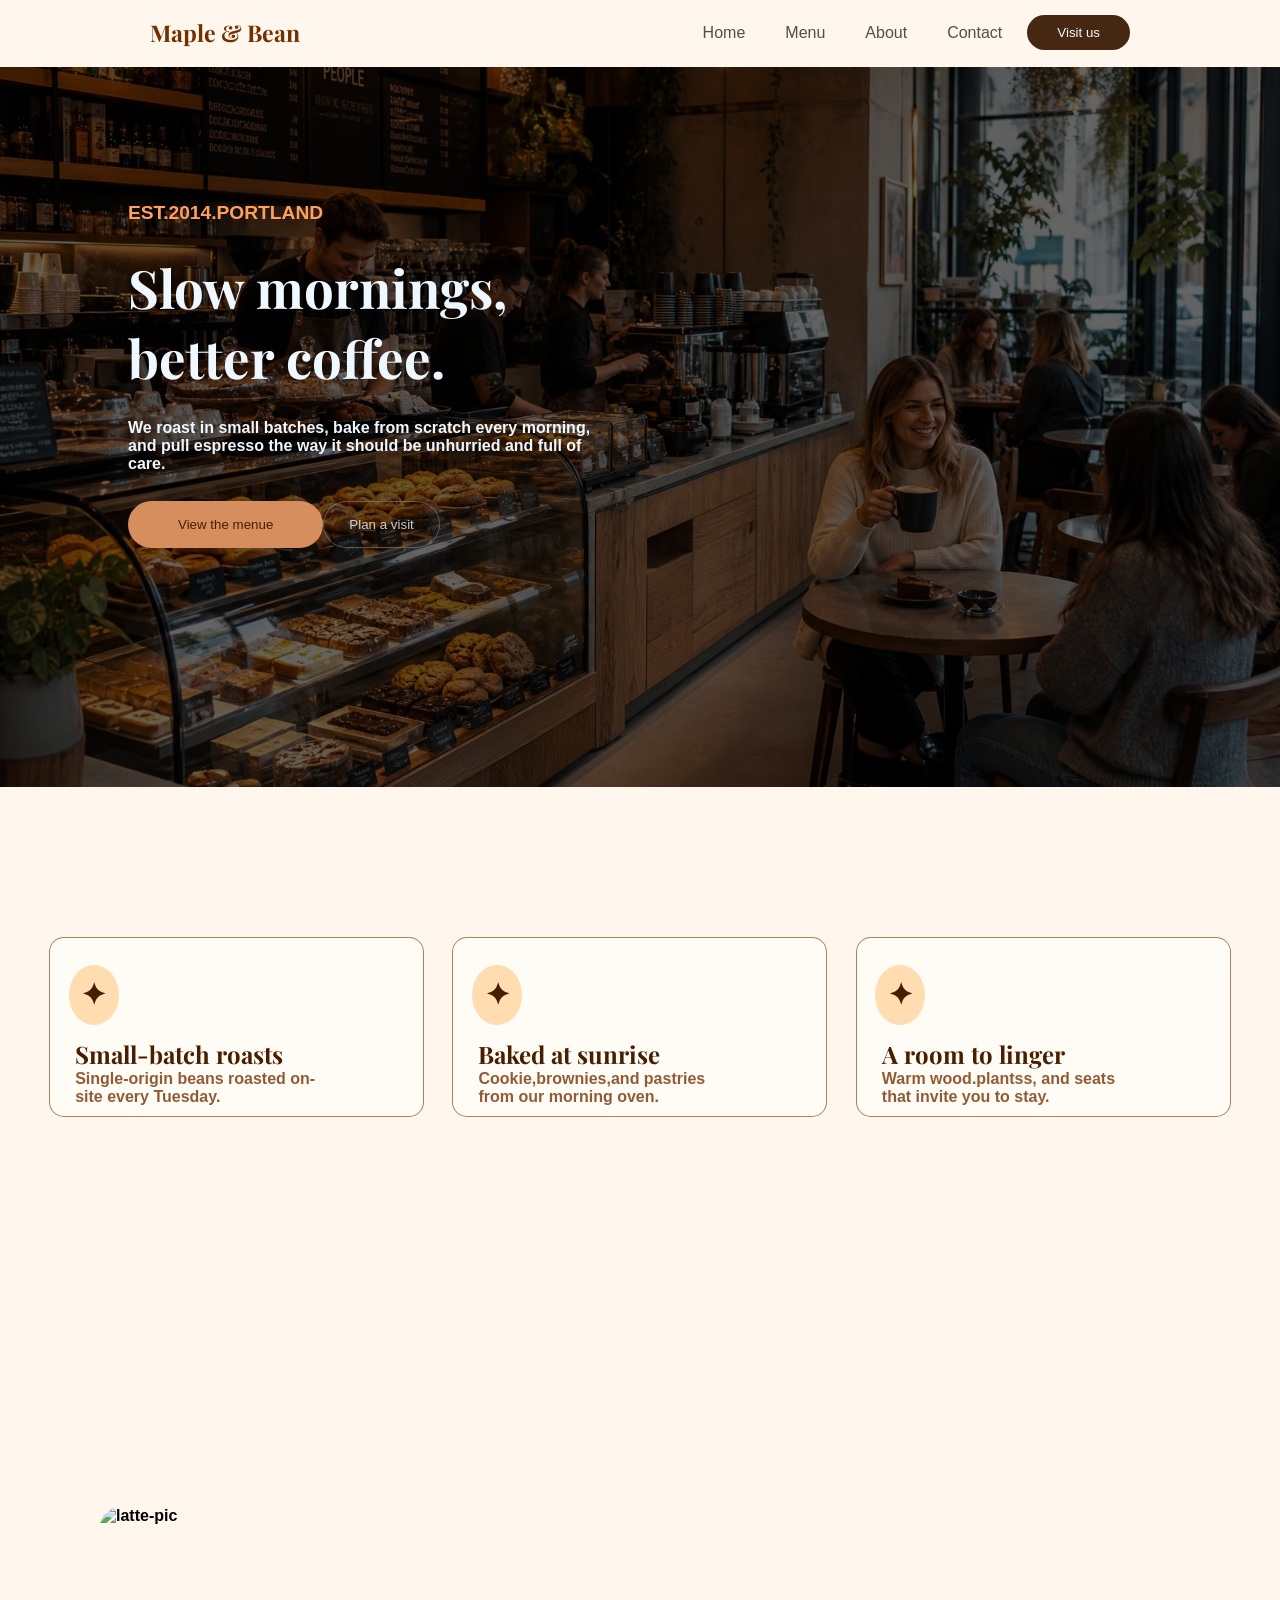
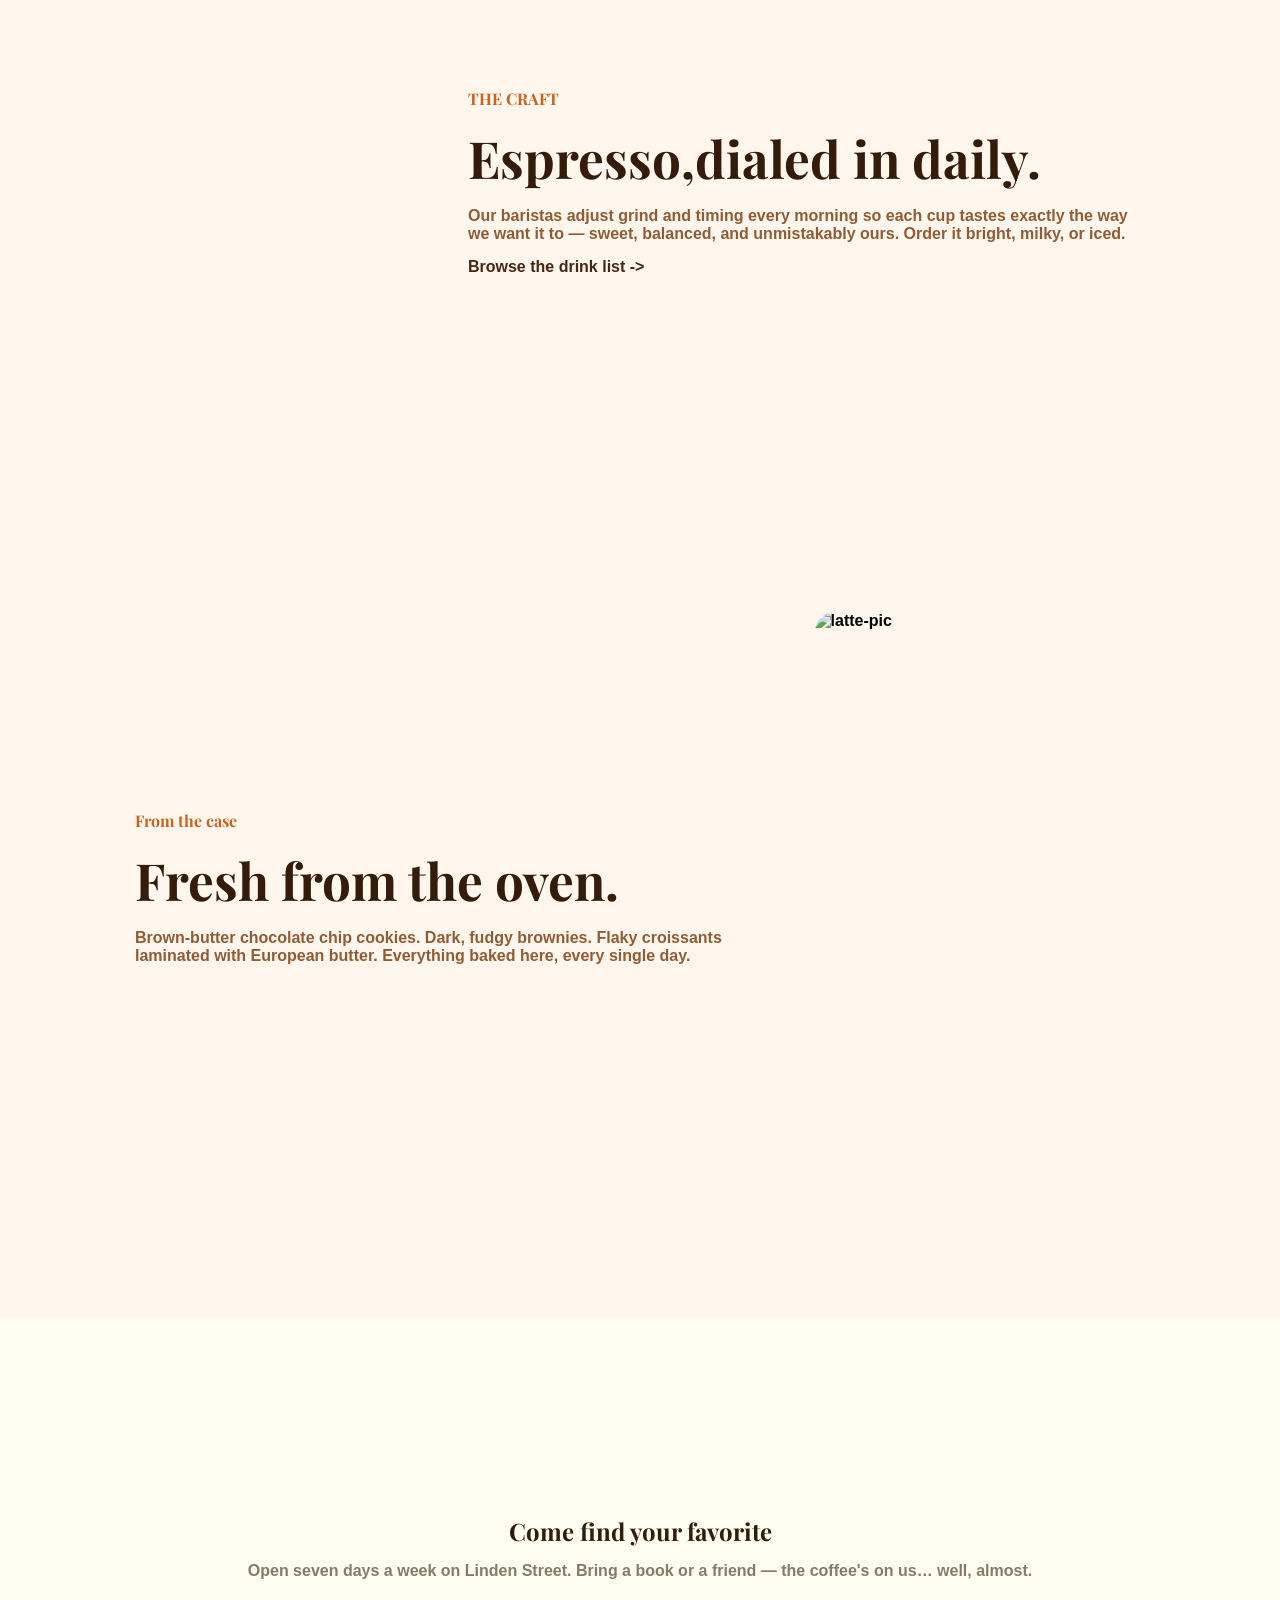
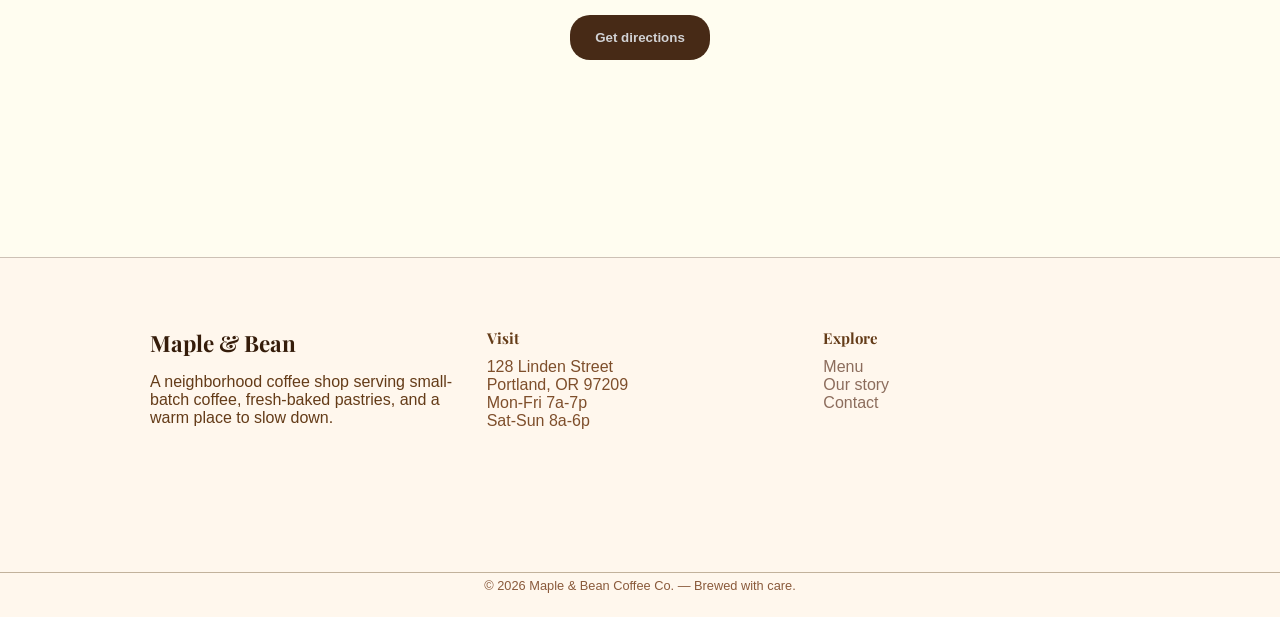
==== commit 725afb51: "fix:dump thing happen" ====
--- a/index.html
+++ b/index.html
@@ -63,7 +63,7 @@
     </section>
     <section class="story-section">
         <div class="story-container">
-            <img class="latte-img" width="650px" height="550px" src="latte.jpg" alt="latte-pic">
+            <img class="latte-img" width="650px" height="550px" src="/Maple/images/latte.jpg" alt="latte-pic">
             <div class="story-content">
                 <span class="story-label">THE CRAFT</span>
                 <h1 class="story-title">Espresso,dialed in daily.</h1>
@@ -81,7 +81,7 @@
                 </h1>
                 <p class="story-description">Brown-butter chocolate chip cookies. Dark, fudgy brownies. Flaky croissants laminated with European butter. Everything baked here, every single day.</p>
             </div>
-            <img class="latte-img" width="650px" height="550px" src="pastries.jpg" alt="latte-pic">
+            <img class="latte-img" width="650px" height="550px" src="/Maple/images/pastries.jpg" alt="latte-pic">
 
         </div>
     </section>
--- a/style.css
+++ b/style.css
@@ -81,7 +81,7 @@
     .hero {
         position: relative;
         min-height: 80vh;
-        background-image: url(coffee-shop-interior.jpg);
+        background-image: url(images/coffee-shop-interior.jpg);
         background-repeat: no-repeat;
         background-position: center;
         background-size: cover;
@@ -380,6 +380,11 @@
         width: 450px;
     }
     
+    .hero-buttons {
+        display: flex;
+        width: 70%;
+    }
+    
     .menu-section {
         display: flex;
         justify-content: center;
@@ -664,7 +669,7 @@
         outline: none;
     }
     
-    @media (max-width: 768px) {
+    @media (max-width: 767px) {
         .navbar {
             padding: 15px 30px;
         }
@@ -702,18 +707,25 @@
         .hero-description {
             width: 300px;
         }
+        .hero-buttons {
+            width: 70%;
+            flex-direction: column;
+            padding: 15px 5px;
+            gap: 5px;
+        }
         .experience {
-            padding: 50px 25px;
-            height: 50vh;
+            padding: 70px 5px;
+            height: 65vh;
         }
         .cards-contanier {
             flex-direction: column;
+            align-items: center;
             gap: 15px;
         }
         .card {
             padding: 25px;
             height: 100px;
-            width: 350px;
+            width: 320px;
             padding-top: 20px;
             padding-left: 80px;
         }
@@ -809,7 +821,7 @@
         .drinks-category {
             gap: 5px;
             font-size: 0.7rem;
-            width: 180px;
+            width: 155px;
         }
         .drinks-category p {
             font-size: 0.7rem;
@@ -826,22 +838,25 @@
         }
         /*/////////////////////////////////*/
         .about-img-container {
-            height: 80vh;
-            display: flex;
-            justify-content: center;
-            align-items: center;
+            height: 0vh;
         }
         .about-img {
-            border-radius: 35px;
+            display: none;
         }
         .features-grid {
             display: grid;
-            grid-template-columns: repeat(3, 1fr);
-            height: 20vh;
+            grid-template-columns: repeat(1, 1fr);
+            min-height: 80vh;
             font-weight: 100;
-            padding: 50px;
-            margin-bottom: 50px;
-            gap: 80px;
+            padding: 5px;
+            gap: 20px;
+        }
+        .feature-item {
+            padding: 5px;
+            text-align: center;
+            border: 1px solid rgba(115, 49, 1, 0.492);
+            border-radius: 15px;
+            height: 15vh;
         }
         .feature-item span {
             color: rgb(53, 28, 10);
@@ -856,7 +871,7 @@
             line-height: 25px;
         }
         .qoute-section {
-            height: 40vh;
+            height: 50vh;
             background-color: rgb(121, 43, 21);
             display: flex;
             flex-direction: column;
@@ -867,11 +882,269 @@
             text-align: center;
             gap: 15px;
             margin-bottom: 70px;
+            font-size: 0.7rem;
         }
         .qoute-text {
             font-size: 1.7rem;
-            width: 40%;
+            width: 80%;
             font-family: "Playfair Display", serif;
             font-optical-sizing: auto;
         }
+        /*/////////////////////*/
+        .contact-section {
+            height: 120vh;
+            flex-direction: column;
+            justify-content: safe;
+            align-items: baseline;
+            padding: 15px;
+        }
+        .grid-contact {
+            display: grid;
+            grid-template-rows: repeat(3, 1fr);
+            row-gap: 0px;
+            height: 355px;
+        }
+        .contact-row-content {
+            padding: 5px;
+            display: flex;
+            flex-direction: column;
+            justify-content: space-around;
+            width: 155px;
+        }
+        .contact-form {
+            background-color: rgba(255, 241, 218, 0.97);
+            width: 90%;
+            height: 50%;
+            border-radius: 20px;
+            padding: 15px;
+        }
+        .send-btn {
+            padding: 10px 25px;
+            width: 50%;
+        }
+    }
+    
+    @media (min-width: 768px) and (max-width: 1024px) {
+        .navbar {
+            padding: 15px 30px;
+        }
+        .nav-content {
+            display: none;
+            position: absolute;
+            top: 100%;
+            right: 0px;
+            background-color: rgba(255, 251, 238, 0.668);
+            padding: 40px 70px;
+            height: 40vh;
+            border-radius: 15px;
+        }
+        .hamburger {
+            display: inline;
+            color: rgb(115, 48, 1);
+        }
+        .nav-content.active {
+            display: flex;
+            flex-direction: column;
+            z-index: 1;
+        }
+        .nav-links {
+            flex-direction: column;
+            gap: 55px;
+        }
+        .hamburger.active {
+            display: none;
+        }
+        .hero-content,
+        .hero-description {
+            width: 400px;
+        }
+        .logo {
+            font-size: 1.7rem;
+        }
+        .hero-description {
+            font-weight: 100;
+        }
+        .hero-buttons {
+            width: 100%;
+            flex-direction: row;
+        }
+        .experience {
+            padding: 70px 5px;
+            height: 65vh;
+        }
+        .card {
+            width: 640px;
+            padding-top: 25px;
+            padding-left: 120px;
+        }
+        .card-content {
+            font-size: 1.1rem;
+        }
+        .card-content span {
+            font-weight: 100;
+        }
+        .card::after {
+            font-size: 35px;
+            width: 70px;
+            height: 60px;
+            background-color: rgba(246, 209, 162, 0.892);
+            top: 20%;
+        }
+        .cards-contanier {
+            flex-direction: column;
+            align-items: center;
+            gap: 15px;
+        }
+        .latte-img {
+            width: 650px;
+            height: 420px;
+        }
+        .story-title {
+            font-size: 1.9rem;
+        }
+        .story-section {
+            padding: 45px 10px;
+            margin-bottom: 0px;
+        }
+        .story-container {
+            padding: 40px 10px;
+        }
+        .cta-section {
+            height: 45vh;
+        }
+        .cta-text {
+            text-align: center;
+            color: rgba(53, 28, 10, 0.826);
+            font-weight: 100;
+            width: 650px;
+            font-size: 1.5rem;
+            background-color: rgba(44, 20, 0, 0.042);
+        }
+        .footer-section {
+            grid-template-rows: 1fr;
+            padding: 15px;
+            gap: 20px;
+            font-size: 1rem;
+            height: 20vh;
+        }
+        .bottom-section {
+            height: 8vh;
+            margin-top: 25px;
+        }
+        /**/
+        .menu-section {
+            gap: 30px;
+            height: 740px;
+        }
+        .menu-section-items {
+            height: 400px;
+            margin-top: 2px;
+            width: 440px;
+            margin-top: 15px;
+        }
+        .menu-section-label {
+            font-size: 1rem;
+        }
+        .menu-section-title {
+            font-size: 2.8rem;
+        }
+        .drink-img {
+            height: 320px;
+            width: 265px;
+        }
+        .drinks-section {
+            padding: 230px 10px;
+        }
+        .drinks-category-container {
+            width: 100%;
+            height: 370px;
+        }
+        .drinks-category-container h1 {
+            font-size: 2.8rem;
+        }
+        /*/////////////////////////////////*/
+        /**/
+        .features-grid {
+            min-height: 50vh;
+            font-weight: 100;
+            padding: 5px;
+            display: flex;
+            flex-direction: column;
+            justify-content: center;
+            align-items: center;
+        }
+        .feature-item {
+            padding: 5px;
+            text-align: center;
+            border: 1px solid rgba(115, 49, 1, 0.492);
+            border-radius: 15px;
+            height: 12vh;
+            width: 70%;
+        }
+        .feature-item span {
+            color: rgb(53, 28, 10);
+            font-family: "Playfair Display", serif;
+            font-optical-sizing: auto;
+            font-size: 1.8rem;
+            font-weight: bold;
+        }
+        .feature-item p {
+            color: rgba(53, 28, 10, 0.842);
+            width: 100%;
+            margin-top: 10px;
+            line-height: 25px;
+            text-align: center;
+        }
+        .qoute-section {
+            height: 50vh;
+            background-color: rgb(121, 43, 21);
+            display: flex;
+            flex-direction: column;
+            justify-content: center;
+            align-items: center;
+            color: rgba(240, 248, 255, 0.979);
+            font-weight: 100;
+            text-align: center;
+            gap: 15px;
+            margin-bottom: 70px;
+            font-size: 0.7rem;
+        }
+        .qoute-text {
+            font-size: 1.9rem;
+            width: 80%;
+            font-family: "Playfair Display", serif;
+            font-optical-sizing: auto;
+        }
+        /*/////////////////////*/
+        .contact-section {
+            height: 120vh;
+            flex-direction: column;
+            justify-content: safe;
+            align-items: baseline;
+            padding: 15px;
+        }
+        .grid-contact {
+            display: grid;
+            grid-template-rows: repeat(3, 1fr);
+            row-gap: 0px;
+            height: 355px;
+        }
+        .contact-row-content {
+            padding: 5px;
+            display: flex;
+            flex-direction: column;
+            justify-content: space-around;
+            width: 155px;
+        }
+        .contact-form {
+            background-color: rgba(255, 241, 218, 0.97);
+            width: 90%;
+            height: 50%;
+            border-radius: 20px;
+            padding: 15px;
+        }
+        .send-btn {
+            padding: 10px 25px;
+            width: 50%;
+        }
     }
